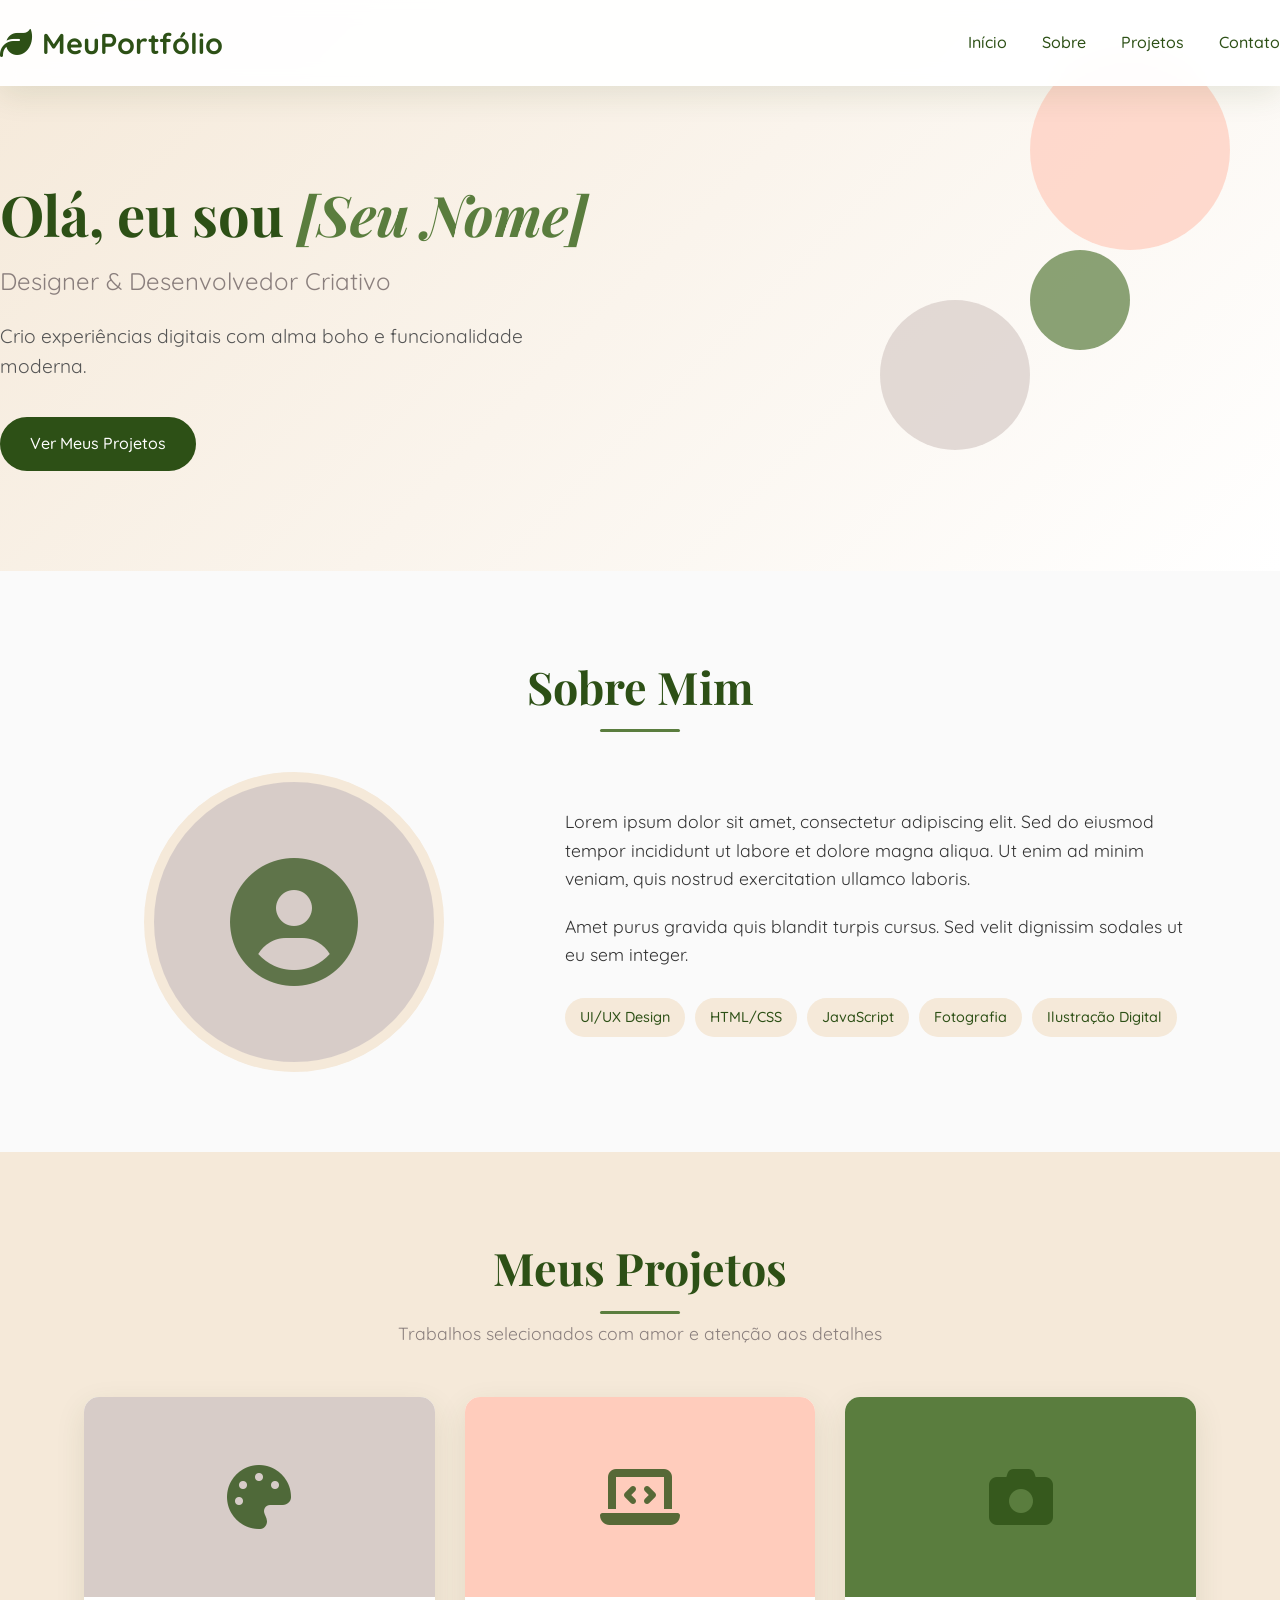
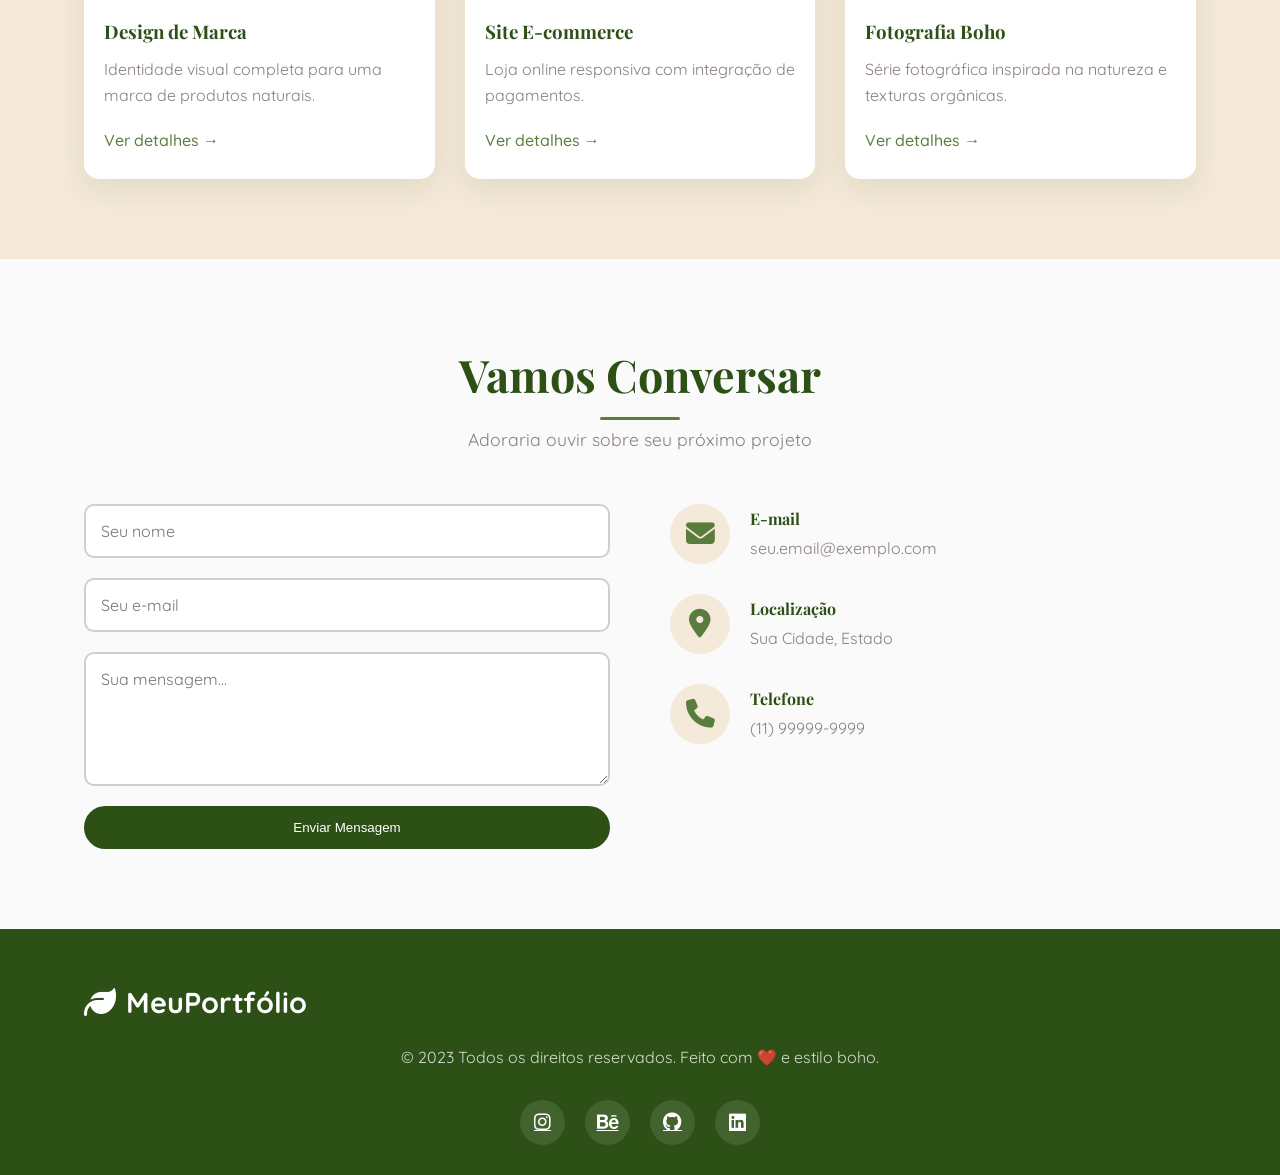
==== index.html @ cd2e59df "Add files via upload" ====
<!DOCTYPE html>
<html lang="pt-br">
<head>
    <meta charset="UTF-8">
    <meta name="viewport" content="width=device-width, initial-scale=1.0">
    <title>Meu Portfólio | Estilo Boho</title>
    <link rel="stylesheet" href="style.css">
    <link rel="stylesheet" href="https://cdnjs.cloudflare.com/ajax/libs/font-awesome/6.4.0/css/all.min.css">
    <link href="https://fonts.googleapis.com/css2?family=Playfair+Display:wght@400;700&family=Quicksand:wght@300;400;500&display=swap" rel="stylesheet">
</head>
<body>
    <!-- Cabeçalho / Navegação -->
    <header class="header">
        <nav class="navbar">
            <div class="logo">
                <i class="fas fa-leaf"></i>
                <span>MeuPortfólio</span>
            </div>
            <ul class="nav-links">
                <li><a href="#home">Início</a></li>
                <li><a href="#sobre">Sobre</a></li>
                <li><a href="#projetos">Projetos</a></li>
                <li><a href="#contato">Contato</a></li>
            </ul>
            <button class="menu-toggle">
                <i class="fas fa-bars"></i>
            </button>
        </nav>
    </header>

    <!-- Seção Hero / Início -->
    <section id="home" class="hero">
        <div class="hero-content">
            <h1 class="hero-title">Olá, eu sou <span class="highlight">[Seu Nome]</span></h1>
            <p class="hero-subtitle">Designer & Desenvolvedor Criativo</p>
            <p class="hero-text">Crio experiências digitais com alma boho e funcionalidade moderna.</p>
            <a href="#projetos" class="btn">Ver Meus Projetos</a>
        </div>
        <div class="hero-decoration">
            <div class="circle"></div>
            <div class="circle"></div>
            <div class="circle"></div>
        </div>
    </section>

    <!-- Seção Sobre -->
    <section id="sobre" class="section sobre">
        <div class="container">
            <h2 class="section-title">Sobre Mim</h2>
            <div class="sobre-content">
                <div class="sobre-img">
                    <!-- Substitua por sua foto -->
                    <div class="img-placeholder">
                        <i class="fas fa-user-circle"></i>
                    </div>
                </div>
                <div class="sobre-text">
                    <p>Lorem ipsum dolor sit amet, consectetur adipiscing elit. Sed do eiusmod tempor incididunt ut labore et dolore magna aliqua. Ut enim ad minim veniam, quis nostrud exercitation ullamco laboris.</p>
                    <p>Amet purus gravida quis blandit turpis cursus. Sed velit dignissim sodales ut eu sem integer.</p>
                    <div class="habilidades">
                        <span class="habilidade-tag">UI/UX Design</span>
                        <span class="habilidade-tag">HTML/CSS</span>
                        <span class="habilidade-tag">JavaScript</span>
                        <span class="habilidade-tag">Fotografia</span>
                        <span class="habilidade-tag">Ilustração Digital</span>
                    </div>
                </div>
            </div>
        </div>
    </section>

    <!-- Seção Projetos -->
    <section id="projetos" class="section projetos">
        <div class="container">
            <h2 class="section-title">Meus Projetos</h2>
            <p class="section-subtitle">Trabalhos selecionados com amor e atenção aos detalhes</p>
            
            <div class="projetos-grid">
                <!-- Projeto 1 -->
                <div class="projeto-card">
                    <div class="projeto-img" style="background-color: #d7ccc8;">
                        <i class="fas fa-palette"></i>
                    </div>
                    <h3>Design de Marca</h3>
                    <p>Identidade visual completa para uma marca de produtos naturais.</p>
                    <a href="#" class="projeto-link">Ver detalhes →</a>
                </div>
                
                <!-- Projeto 2 -->
                <div class="projeto-card">
                    <div class="projeto-img" style="background-color: #ffccbc;">
                        <i class="fas fa-laptop-code"></i>
                    </div>
                    <h3>Site E-commerce</h3>
                    <p>Loja online responsiva com integração de pagamentos.</p>
                    <a href="#" class="projeto-link">Ver detalhes →</a>
                </div>
                
                <!-- Projeto 3 -->
                <div class="projeto-card">
                    <div class="projeto-img" style="background-color: #5a7d3e;">
                        <i class="fas fa-camera"></i>
                    </div>
                    <h3>Fotografia Boho</h3>
                    <p>Série fotográfica inspirada na natureza e texturas orgânicas.</p>
                    <a href="#" class="projeto-link">Ver detalhes →</a>
                </div>
            </div>
        </div>
    </section>

    <!-- Seção Contato -->
    <section id="contato" class="section contato">
        <div class="container">
            <h2 class="section-title">Vamos Conversar</h2>
            <p class="section-subtitle">Adoraria ouvir sobre seu próximo projeto</p>
            
            <div class="contato-content">
                <form class="contato-form">
                    <input type="text" placeholder="Seu nome" required>
                    <input type="email" placeholder="Seu e-mail" required>
                    <textarea placeholder="Sua mensagem..." rows="5" required></textarea>
                    <button type="submit" class="btn">Enviar Mensagem</button>
                </form>
                
                <div class="contato-info">
                    <div class="info-item">
                        <i class="fas fa-envelope"></i>
                        <div>
                            <h4>E-mail</h4>
                            <p>seu.email@exemplo.com</p>
                        </div>
                    </div>
                    <div class="info-item">
                        <i class="fas fa-map-marker-alt"></i>
                        <div>
                            <h4>Localização</h4>
                            <p>Sua Cidade, Estado</p>
                        </div>
                    </div>
                    <div class="info-item">
                        <i class="fas fa-phone"></i>
                        <div>
                            <h4>Telefone</h4>
                            <p>(11) 99999-9999</p>
                        </div>
                    </div>
                </div>
            </div>
        </div>
    </section>

    <!-- Rodapé -->
    <footer class="footer">
        <div class="container">
            <div class="footer-content">
                <div class="logo">
                    <i class="fas fa-leaf"></i>
                    <span>MeuPortfólio</span>
                </div>
                <p class="footer-text">© 2023 Todos os direitos reservados. Feito com ❤️ e estilo boho.</p>
                <div class="social-links">
                    <a href="#"><i class="fab fa-instagram"></i></a>
                    <a href="#"><i class="fab fa-behance"></i></a>
                    <a href="#"><i class="fab fa-github"></i></a>
                    <a href="#"><i class="fab fa-linkedin"></i></a>
                </div>
            </div>
        </div>
    </footer>

    <script src="script.js"></script>
</body>
</html>
---- style.css ----
/* Reset e configurações gerais */
* {
    margin: 0;
    padding: 0;
    box-sizing: border-box;
}

:root {
    --verde-escuro: #2d5016;
    --verde-medio: #5a7d3e;
    --bege: #f5e9d9;
    --marrom-claro: #d7ccc8;
    --pesego: #ffccbc;
    --branco: #fafafa;
    --cinza: #8a7f7d;
    --sombra: 0 10px 30px rgba(45, 80, 22, 0.1);
}

body {
    font-family: 'Quicksand', sans-serif;
    background-color: var(--branco);
    color: #333;
    line-height: 1.6;
    overflow-x: hidden;
}

h1, h2, h3, h4 {
    font-family: 'Playfair Display', serif;
    font-weight: 700;
    color: var(--verde-escuro);
}

.container {
    width: 90%;
    max-width: 1200px;
    margin: 0 auto;
    padding: 0 20px;
}

.section {
    padding: 80px 0;
}

.section-title {
    font-size: 2.8rem;
    margin-bottom: 15px;
    text-align: center;
    position: relative;
}

.section-title::after {
    content: '';
    position: absolute;
    bottom: -10px;
    left: 50%;
    transform: translateX(-50%);
    width: 80px;
    height: 3px;
    background: var(--verde-medio);
    border-radius: 2px;
}

.section-subtitle {
    text-align: center;
    color: var(--cinza);
    font-size: 1.1rem;
    margin-bottom: 50px;
    max-width: 600px;
    margin-left: auto;
    margin-right: auto;
}

.btn {
    display: inline-block;
    background-color: var(--verde-escuro);
    color: white;
    padding: 12px 28px;
    border-radius: 50px;
    text-decoration: none;
    font-weight: 500;
    transition: all 0.3s ease;
    border: 2px solid var(--verde-escuro);
}

.btn:hover {
    background-color: transparent;
    color: var(--verde-escuro);
}

/* Header */
.header {
    background-color: rgba(255, 255, 255, 0.95);
    backdrop-filter: blur(10px);
    position: fixed;
    width: 100%;
    top: 0;
    z-index: 1000;
    box-shadow: var(--sombra);
}

.navbar {
    display: flex;
    justify-content: space-between;
    align-items: center;
    padding: 20px 0;
}

.logo {
    display: flex;
    align-items: center;
    font-size: 1.8rem;
    font-weight: 700;
    color: var(--verde-escuro);
}

.logo i {
    margin-right: 10px;
    font-size: 2rem;
}

.nav-links {
    display: flex;
    list-style: none;
}

.nav-links li {
    margin-left: 35px;
}

.nav-links a {
    text-decoration: none;
    color: var(--verde-escuro);
    font-weight: 500;
    transition: color 0.3s;
    position: relative;
}

.nav-links a:hover {
    color: var(--verde-medio);
}

.nav-links a::after {
    content: '';
    position: absolute;
    bottom: -5px;
    left: 0;
    width: 0;
    height: 2px;
    background: var(--verde-medio);
    transition: width 0.3s;
}

.nav-links a:hover::after {
    width: 100%;
}

.menu-toggle {
    display: none;
    background: none;
    border: none;
    font-size: 1.5rem;
    color: var(--verde-escuro);
    cursor: pointer;
}

/* Hero Section */
.hero {
    padding: 180px 0 100px;
    background: linear-gradient(135deg, var(--bege) 0%, #fff 100%);
    position: relative;
    overflow: hidden;
}

.hero-content {
    max-width: 700px;
    position: relative;
    z-index: 2;
}

.hero-title {
    font-size: 3.5rem;
    margin-bottom: 15px;
    line-height: 1.2;
}

.highlight {
    color: var(--verde-medio);
    font-style: italic;
}

.hero-subtitle {
    font-size: 1.5rem;
    color: var(--cinza);
    margin-bottom: 20px;
}

.hero-text {
    font-size: 1.2rem;
    margin-bottom: 35px;
    color: #555;
    max-width: 600px;
}

.hero-decoration {
    position: absolute;
    top: 50px;
    right: 50px;
    width: 400px;
    height: 400px;
}

.circle {
    position: absolute;
    border-radius: 50%;
    opacity: 0.7;
}

.circle:nth-child(1) {
    width: 200px;
    height: 200px;
    background-color: var(--pesego);
    top: 0;
    right: 0;
}

.circle:nth-child(2) {
    width: 150px;
    height: 150px;
    background-color: var(--marrom-claro);
    bottom: 0;
    left: 50px;
}

.circle:nth-child(3) {
    width: 100px;
    height: 100px;
    background-color: var(--verde-medio);
    bottom: 100px;
    right: 100px;
}

/* Sobre */
.sobre-content {
    display: flex;
    align-items: center;
    gap: 60px;
    margin-top: 50px;
}

.sobre-img {
    flex: 1;
}

.img-placeholder {
    width: 300px;
    height: 300px;
    border-radius: 50%;
    background-color: var(--marrom-claro);
    display: flex;
    align-items: center;
    justify-content: center;
    margin: 0 auto;
    border: 10px solid var(--bege);
}

.img-placeholder i {
    font-size: 8rem;
    color: var(--verde-escuro);
    opacity: 0.7;
}

.sobre-text {
    flex: 1.5;
}

.sobre-text p {
    margin-bottom: 20px;
    font-size: 1.1rem;
}

.habilidades {
    display: flex;
    flex-wrap: wrap;
    gap: 10px;
    margin-top: 30px;
}

.habilidade-tag {
    background-color: var(--bege);
    color: var(--verde-escuro);
    padding: 8px 15px;
    border-radius: 50px;
    font-size: 0.9rem;
    font-weight: 500;
}

/* Projetos */
.projetos {
    background-color: var(--bege);
}

.projetos-grid {
    display: grid;
    grid-template-columns: repeat(auto-fit, minmax(300px, 1fr));
    gap: 30px;
    margin-top: 50px;
}

.projeto-card {
    background-color: white;
    border-radius: 15px;
    overflow: hidden;
    box-shadow: var(--sombra);
    transition: transform 0.3s ease;
    padding-bottom: 25px;
}

.projeto-card:hover {
    transform: translateY(-10px);
}

.projeto-img {
    height: 200px;
    display: flex;
    align-items: center;
    justify-content: center;
    margin-bottom: 20px;
}

.projeto-img i {
    font-size: 4rem;
    color: var(--verde-escuro);
    opacity: 0.8;
}

.projeto-card h3 {
    padding: 0 20px;
    margin-bottom: 10px;
}

.projeto-card p {
    padding: 0 20px;
    color: var(--cinza);
    margin-bottom: 20px;
}

.projeto-link {
    padding: 0 20px;
    color: var(--verde-medio);
    text-decoration: none;
    font-weight: 500;
    display: inline-block;
}

.projeto-link:hover {
    color: var(--verde-escuro);
    text-decoration: underline;
}

/* Contato */
.contato-content {
    display: grid;
    grid-template-columns: 1fr 1fr;
    gap: 60px;
    margin-top: 50px;
}

.contato-form {
    display: flex;
    flex-direction: column;
    gap: 20px;
}

.contato-form input,
.contato-form textarea {
    padding: 15px;
    border: 2px solid var(--marrom-claro);
    border-radius: 10px;
    font-family: 'Quicksand', sans-serif;
    font-size: 1rem;
    transition: border 0.3s;
}

.contato-form input:focus,
.contato-form textarea:focus {
    outline: none;
    border-color: var(--verde-medio);
}

.contato-info {
    display: flex;
    flex-direction: column;
    gap: 30px;
}

.info-item {
    display: flex;
    align-items: center;
    gap: 20px;
}

.info-item i {
    font-size: 1.8rem;
    color: var(--verde-medio);
    background-color: var(--bege);
    width: 60px;
    height: 60px;
    border-radius: 50%;
    display: flex;
    align-items: center;
    justify-content: center;
}

.info-item h4 {
    margin-bottom: 5px;
}

.info-item p {
    color: var(--cinza);
}

/* Footer */
.footer {
    background-color: var(--verde-escuro);
    color: white;
    padding: 50px 0 30px;
}

.footer .logo {
    color: white;
    margin-bottom: 20px;
}

.footer-content {
    text-align: center;
}

.footer-text {
    margin: 20px 0;
    opacity: 0.8;
}

.social-links {
    display: flex;
    justify-content: center;
    gap: 20px;
    margin-top: 30px;
}

.social-links a {
    display: inline-flex;
    align-items: center;
    justify-content: center;
    width: 45px;
    height: 45px;
    background-color: rgba(255, 255, 255, 0.1);
    border-radius: 50%;
    color: white;
    font-size: 1.2rem;
    transition: all 0.3s;
}

.social-links a:hover {
    background-color: var(--verde-medio);
    transform: translateY(-5px);
}

/* Responsividade */
@media (max-width: 992px) {
    .hero-title {
        font-size: 2.8rem;
    }
    
    .sobre-content {
        flex-direction: column;
    }
    
    .contato-content {
        grid-template-columns: 1fr;
    }
}

@media (max-width: 768px) {
    .nav-links {
        display: none;
    }
    
    .menu-toggle {
        display: block;
    }
    
    .hero {
        padding: 150px 0 80px;
    }
    
    .hero-title {
        font-size: 2.3rem;
    }
    
    .hero-decoration {
        display: none;
    }
    
    .section-title {
        font-size: 2.2rem;
    }
}
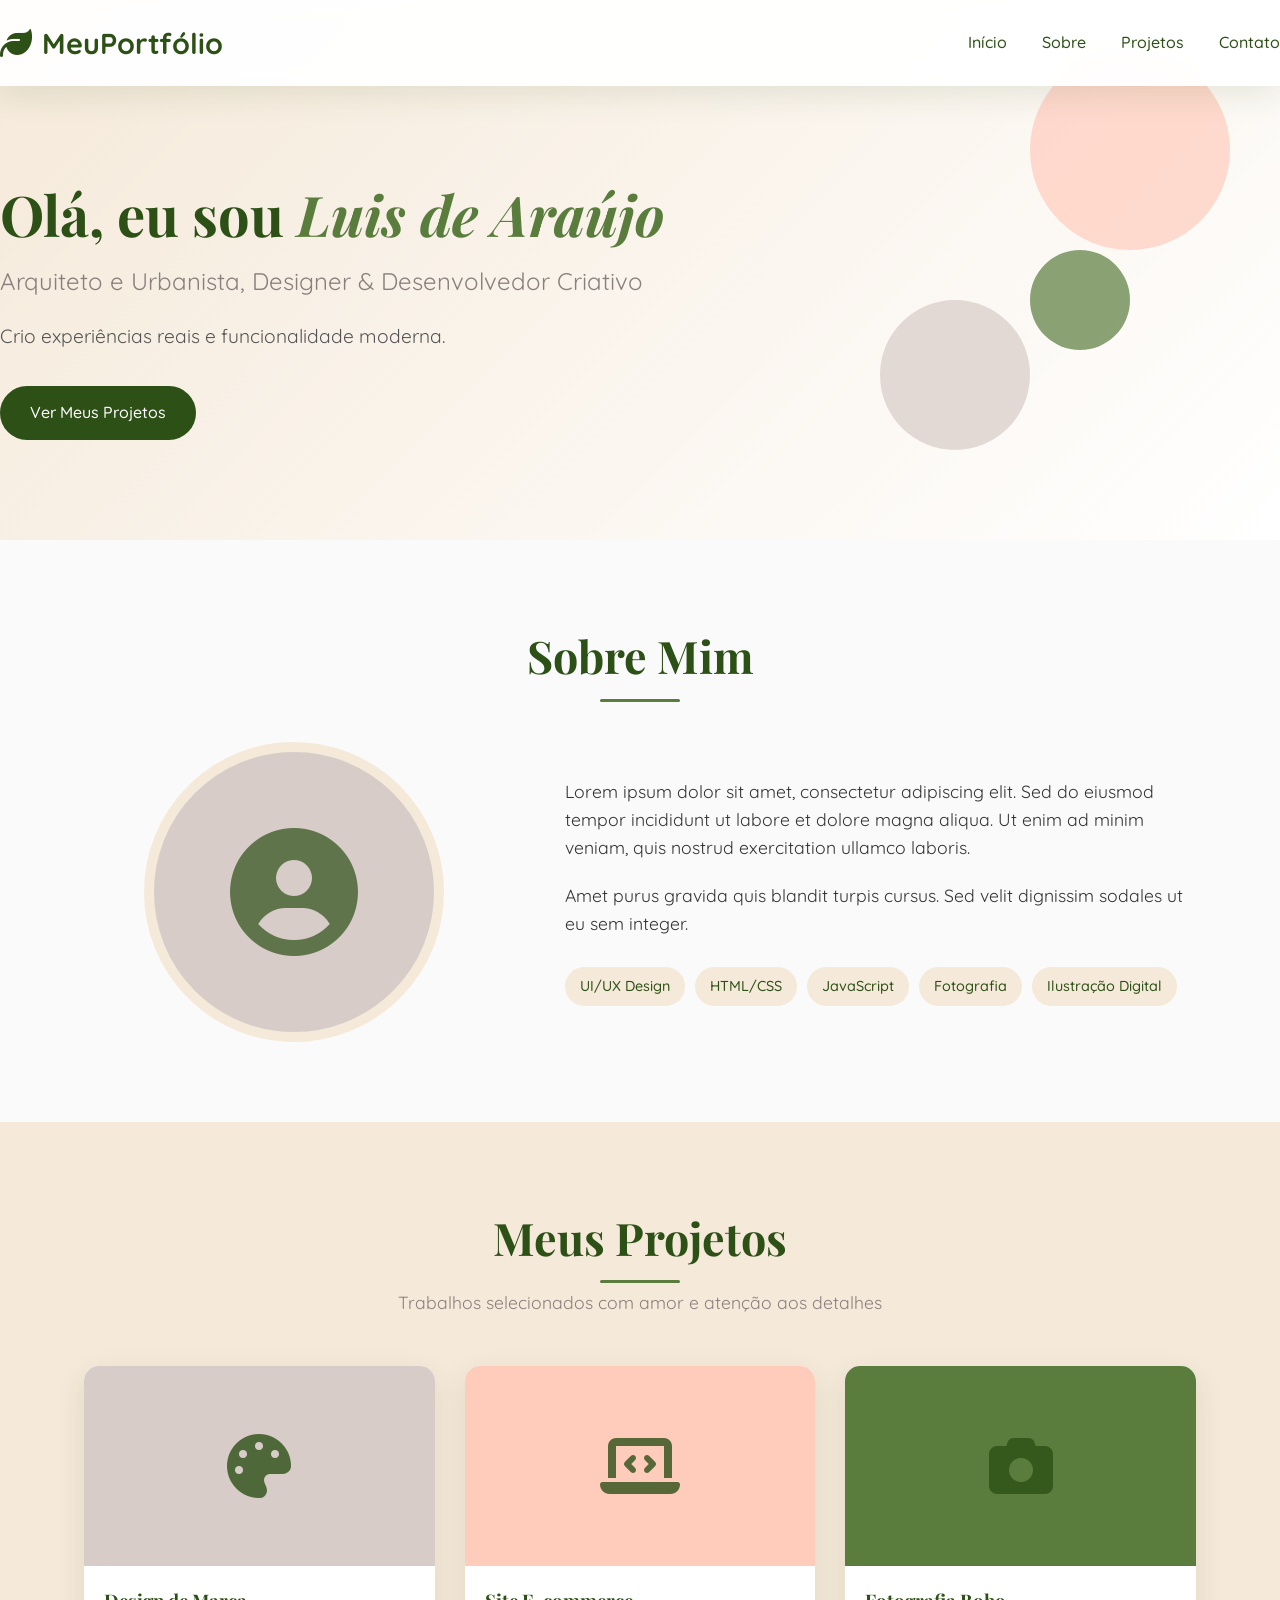
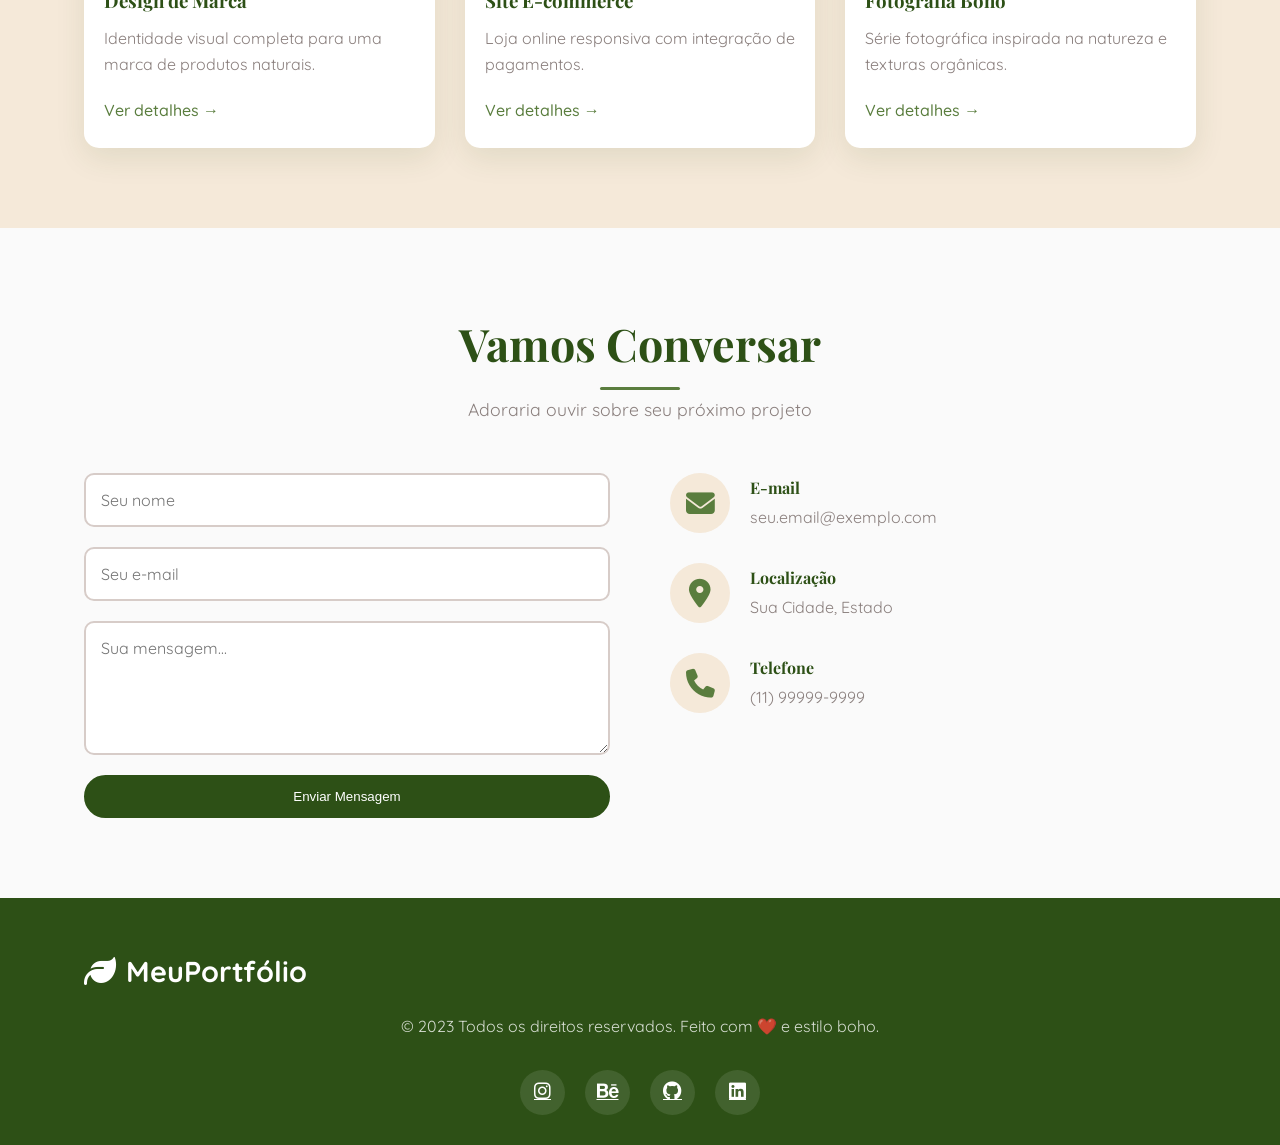
==== commit 7c12f184: "index.html" ====
--- a/index.html
+++ b/index.html
@@ -3,7 +3,7 @@
 <head>
     <meta charset="UTF-8">
     <meta name="viewport" content="width=device-width, initial-scale=1.0">
-    <title>Meu Portfólio | Estilo Boho</title>
+    <title>Meu Portfólio | Metodologia BIM</title>
     <link rel="stylesheet" href="style.css">
     <link rel="stylesheet" href="https://cdnjs.cloudflare.com/ajax/libs/font-awesome/6.4.0/css/all.min.css">
     <link href="https://fonts.googleapis.com/css2?family=Playfair+Display:wght@400;700&family=Quicksand:wght@300;400;500&display=swap" rel="stylesheet">
@@ -31,9 +31,9 @@
     <!-- Seção Hero / Início -->
     <section id="home" class="hero">
         <div class="hero-content">
-            <h1 class="hero-title">Olá, eu sou <span class="highlight">[Seu Nome]</span></h1>
-            <p class="hero-subtitle">Designer & Desenvolvedor Criativo</p>
-            <p class="hero-text">Crio experiências digitais com alma boho e funcionalidade moderna.</p>
+            <h1 class="hero-title">Olá, eu sou <span class="highlight">Luis de Araújo</span></h1>
+            <p class="hero-subtitle">Arquiteto e Urbanista, Designer & Desenvolvedor Criativo</p>
+            <p class="hero-text">Crio experiências reais e funcionalidade moderna.</p>
             <a href="#projetos" class="btn">Ver Meus Projetos</a>
         </div>
         <div class="hero-decoration">
@@ -171,4 +171,4 @@
 
     <script src="script.js"></script>
 </body>
-</html>+</html>
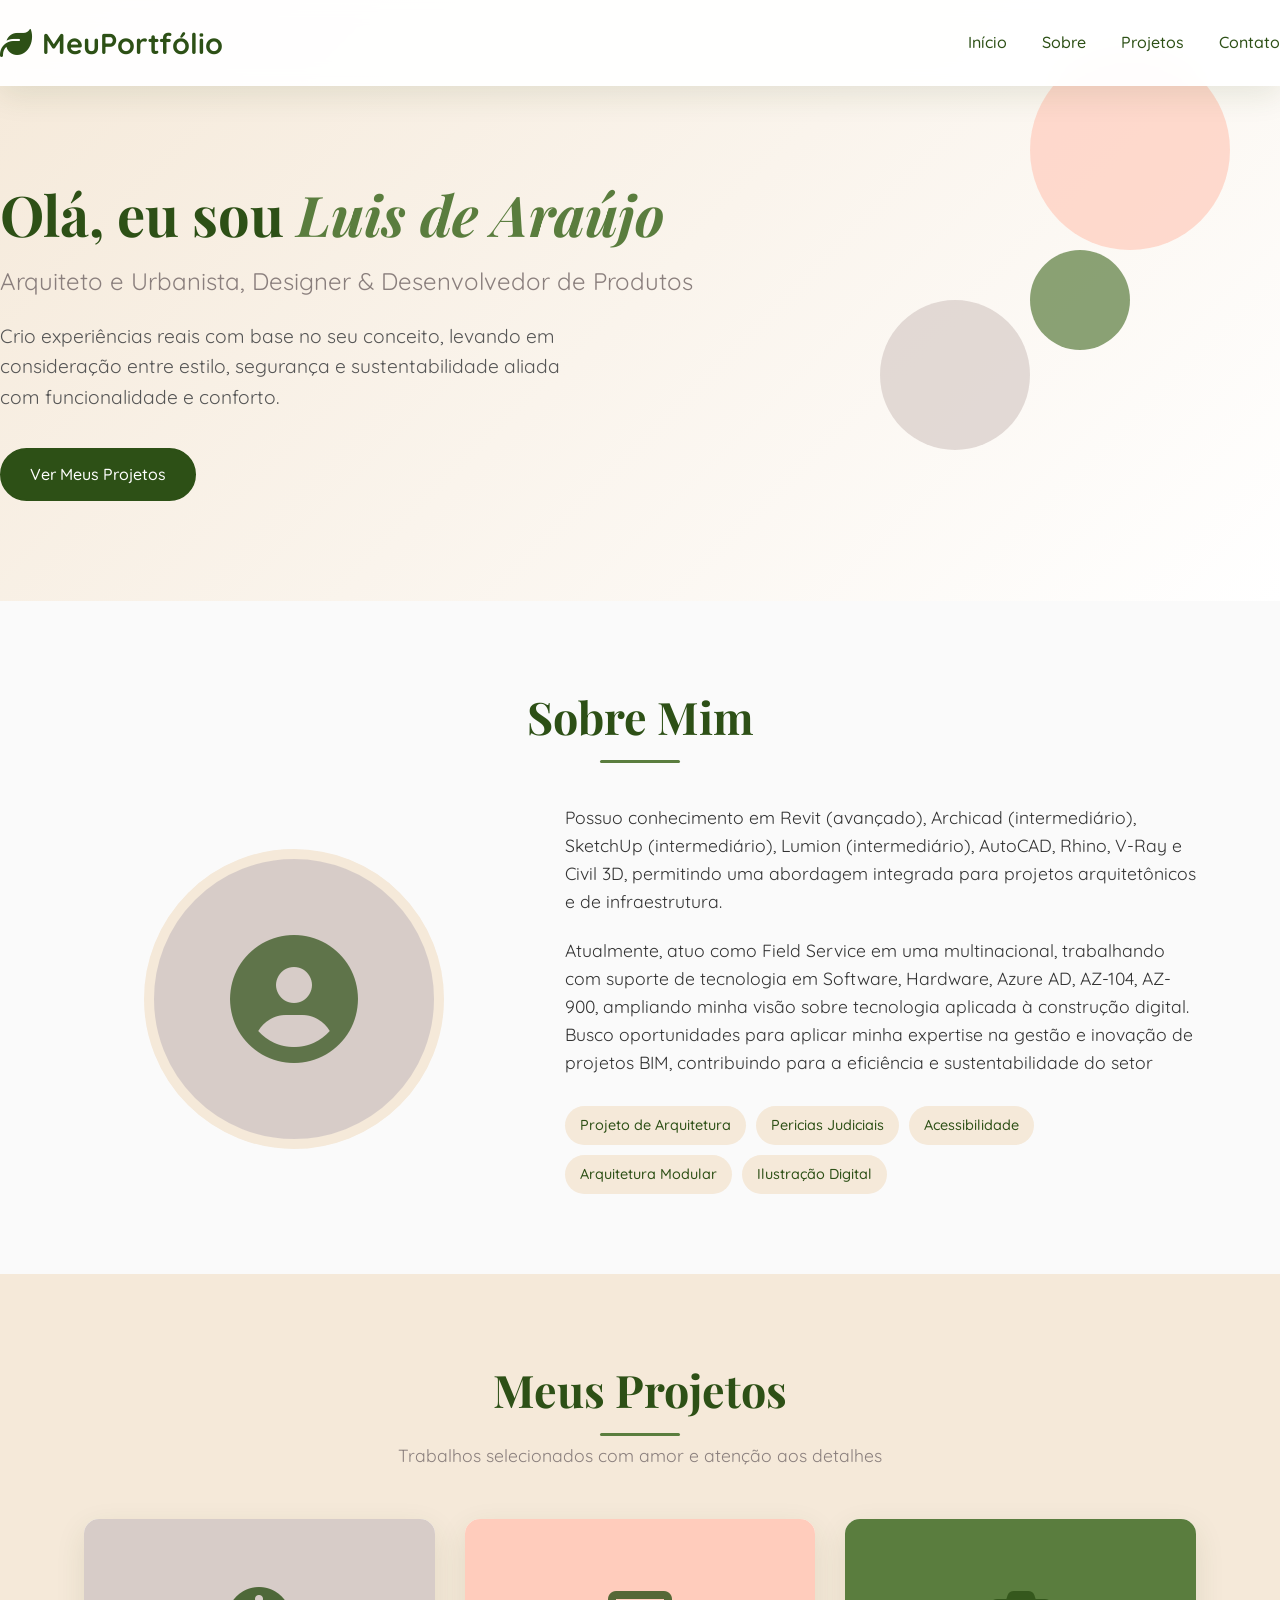
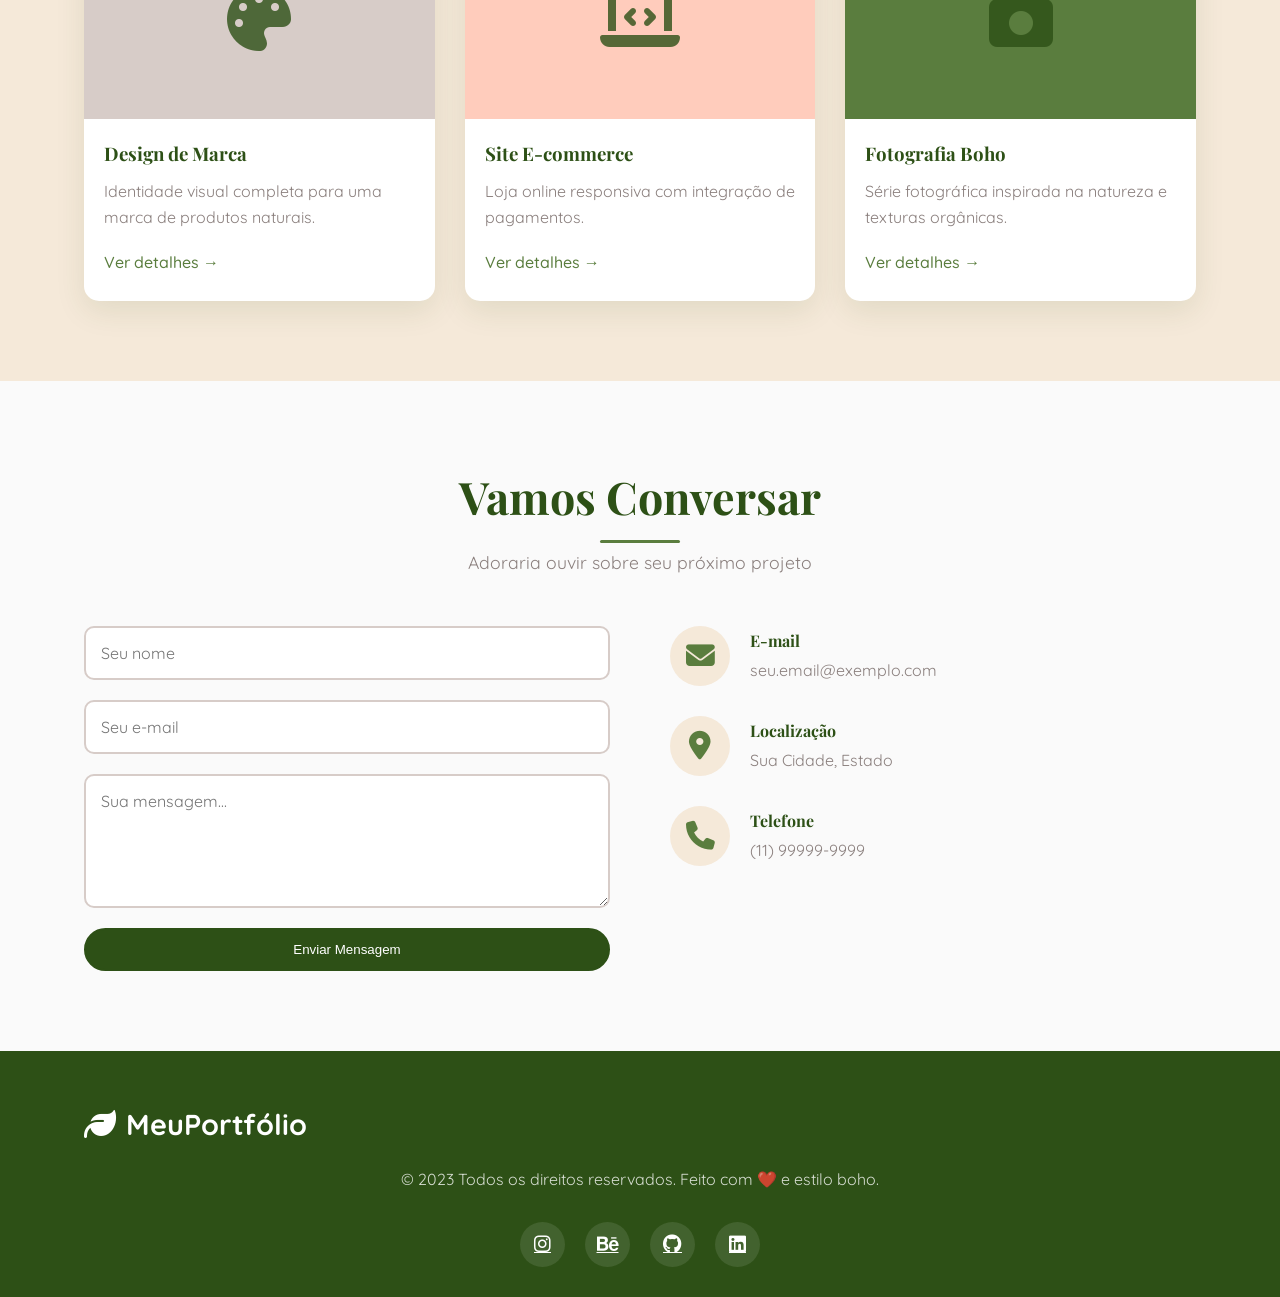
==== commit 64f8d97f: "Update index.html" ====
--- a/index.html
+++ b/index.html
@@ -32,8 +32,8 @@
     <section id="home" class="hero">
         <div class="hero-content">
             <h1 class="hero-title">Olá, eu sou <span class="highlight">Luis de Araújo</span></h1>
-            <p class="hero-subtitle">Arquiteto e Urbanista, Designer & Desenvolvedor Criativo</p>
-            <p class="hero-text">Crio experiências reais e funcionalidade moderna.</p>
+            <p class="hero-subtitle">Arquiteto e Urbanista, Designer & Desenvolvedor de Produtos</p>
+            <p class="hero-text">Crio experiências reais com base no seu conceito, levando em consideração entre estilo, segurança e sustentabilidade aliada com funcionalidade e conforto.</p>
             <a href="#projetos" class="btn">Ver Meus Projetos</a>
         </div>
         <div class="hero-decoration">
@@ -55,13 +55,22 @@
                     </div>
                 </div>
                 <div class="sobre-text">
-                    <p>Lorem ipsum dolor sit amet, consectetur adipiscing elit. Sed do eiusmod tempor incididunt ut labore et dolore magna aliqua. Ut enim ad minim veniam, quis nostrud exercitation ullamco laboris.</p>
-                    <p>Amet purus gravida quis blandit turpis cursus. Sed velit dignissim sodales ut eu sem integer.</p>
+                    <p>Possuo conhecimento em Revit (avançado), Archicad
+(intermediário), SketchUp (intermediário), Lumion (intermediário),
+AutoCAD, Rhino, V-Ray e Civil 3D, permitindo uma abordagem
+integrada para projetos arquitetônicos e de infraestrutura.</p>
+                    <p>Atualmente, atuo como Field Service em uma multinacional,
+trabalhando com suporte de tecnologia em Software, Hardware,
+Azure AD, AZ-104, AZ-900, ampliando minha visão sobre tecnologia
+aplicada à construção digital.
+Busco oportunidades para aplicar minha expertise na gestão
+e inovação de projetos BIM, contribuindo para a eficiência e
+sustentabilidade do setor</p>
                     <div class="habilidades">
-                        <span class="habilidade-tag">UI/UX Design</span>
-                        <span class="habilidade-tag">HTML/CSS</span>
-                        <span class="habilidade-tag">JavaScript</span>
-                        <span class="habilidade-tag">Fotografia</span>
+                        <span class="habilidade-tag">Projeto de Arquitetura</span>
+                        <span class="habilidade-tag">Pericias Judiciais</span>
+                        <span class="habilidade-tag">Acessibilidade</span>
+                        <span class="habilidade-tag">Arquitetura Modular</span>
                         <span class="habilidade-tag">Ilustração Digital</span>
                     </div>
                 </div>
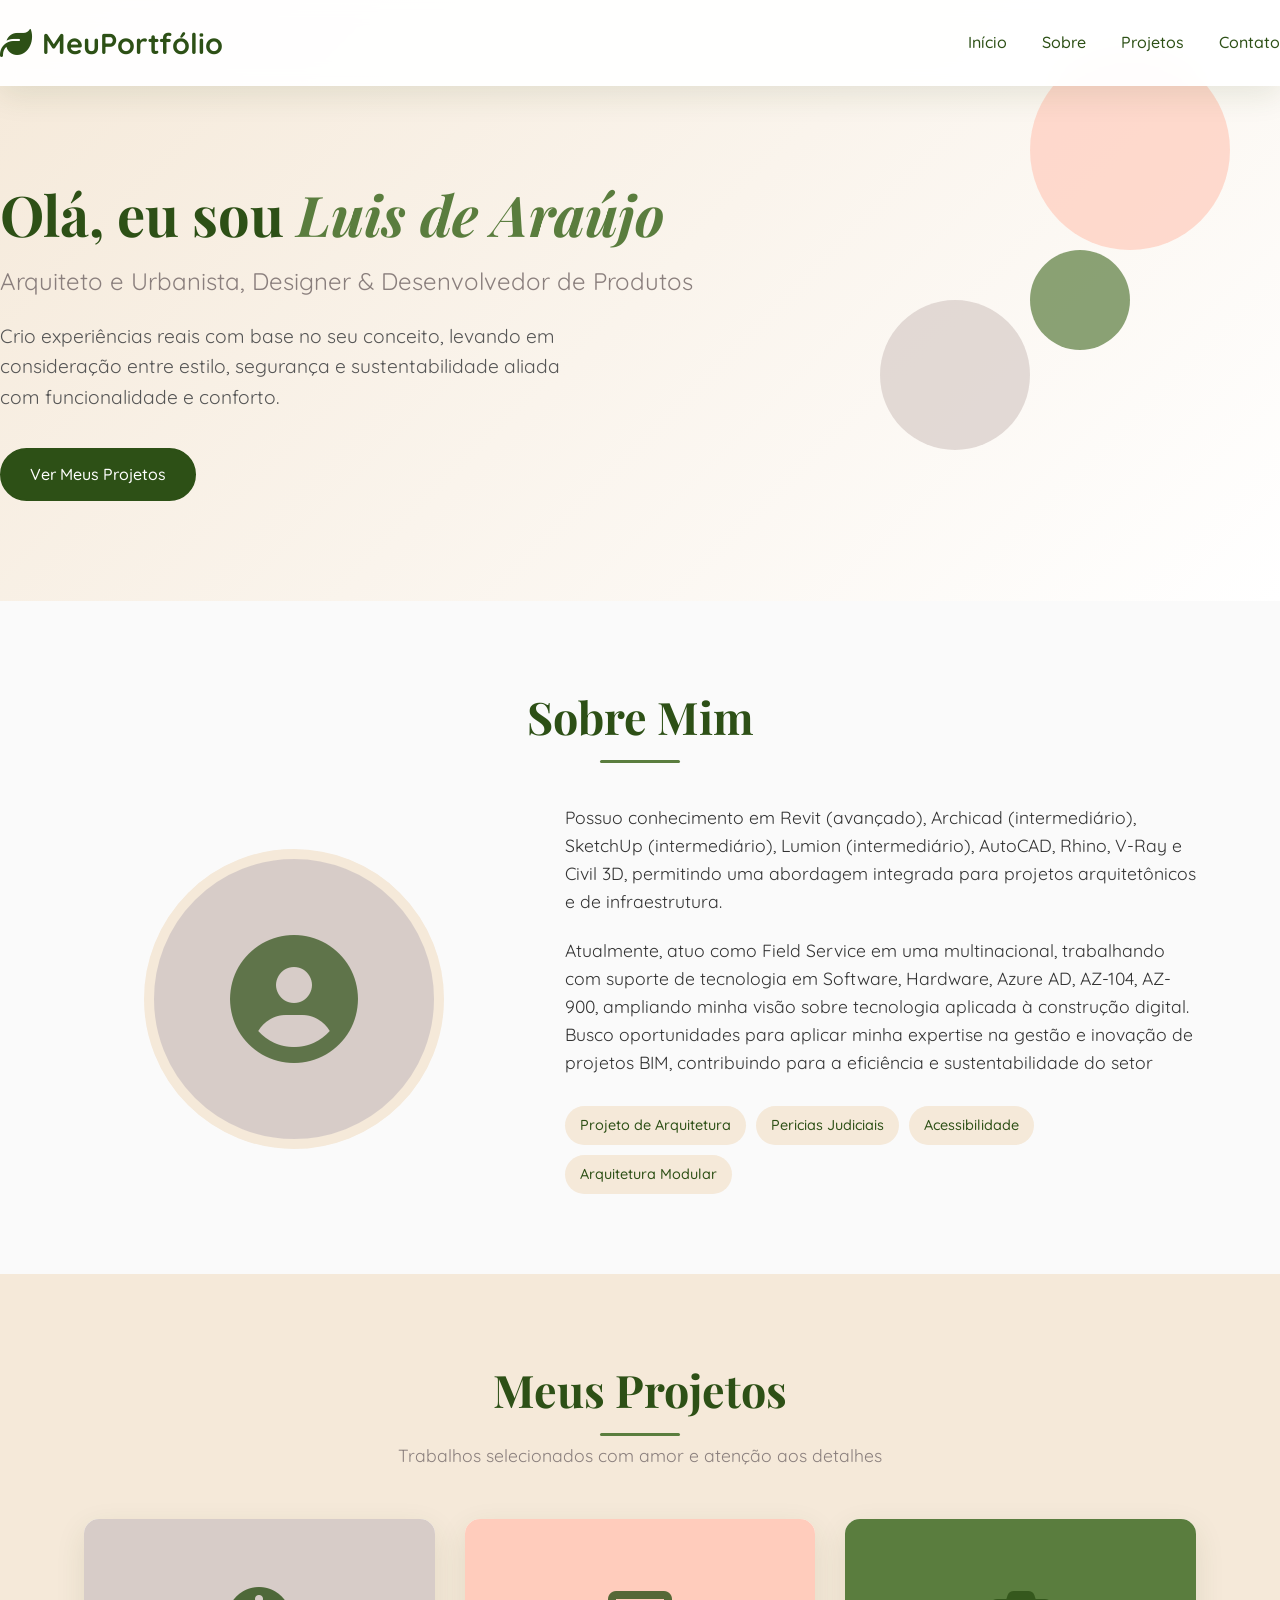
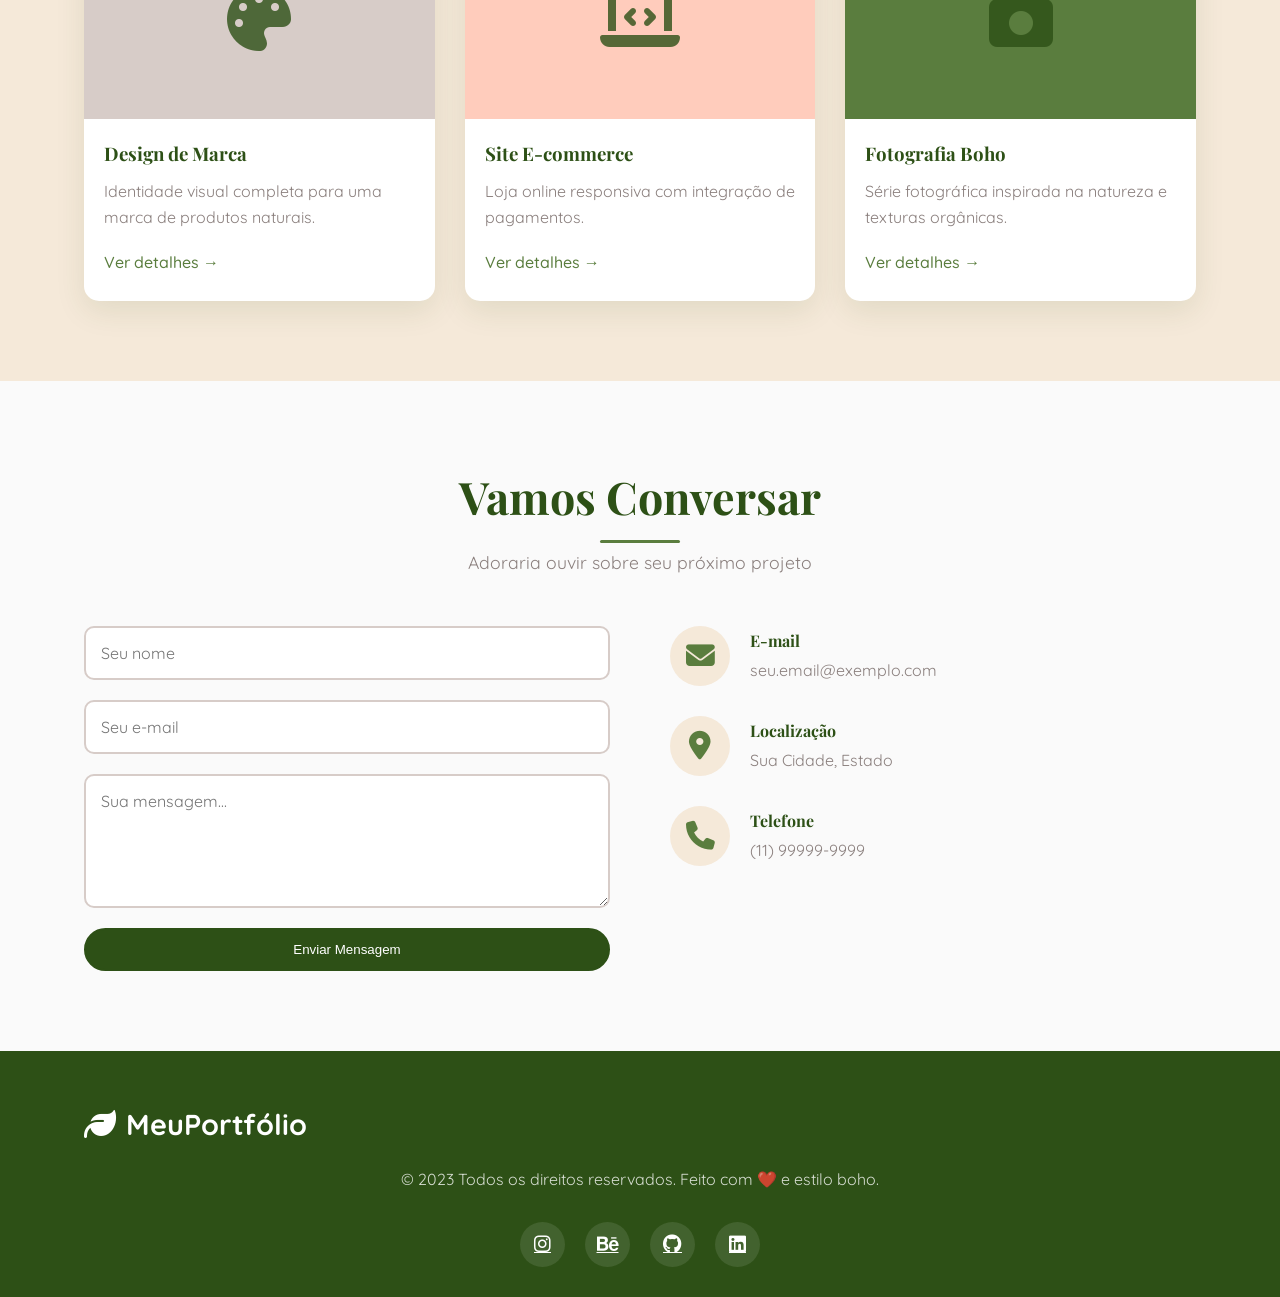
==== commit ff7c240a: "Update index.html" ====
--- a/index.html
+++ b/index.html
@@ -71,7 +71,7 @@
                         <span class="habilidade-tag">Pericias Judiciais</span>
                         <span class="habilidade-tag">Acessibilidade</span>
                         <span class="habilidade-tag">Arquitetura Modular</span>
-                        <span class="habilidade-tag">Ilustração Digital</span>
+
                     </div>
                 </div>
             </div>
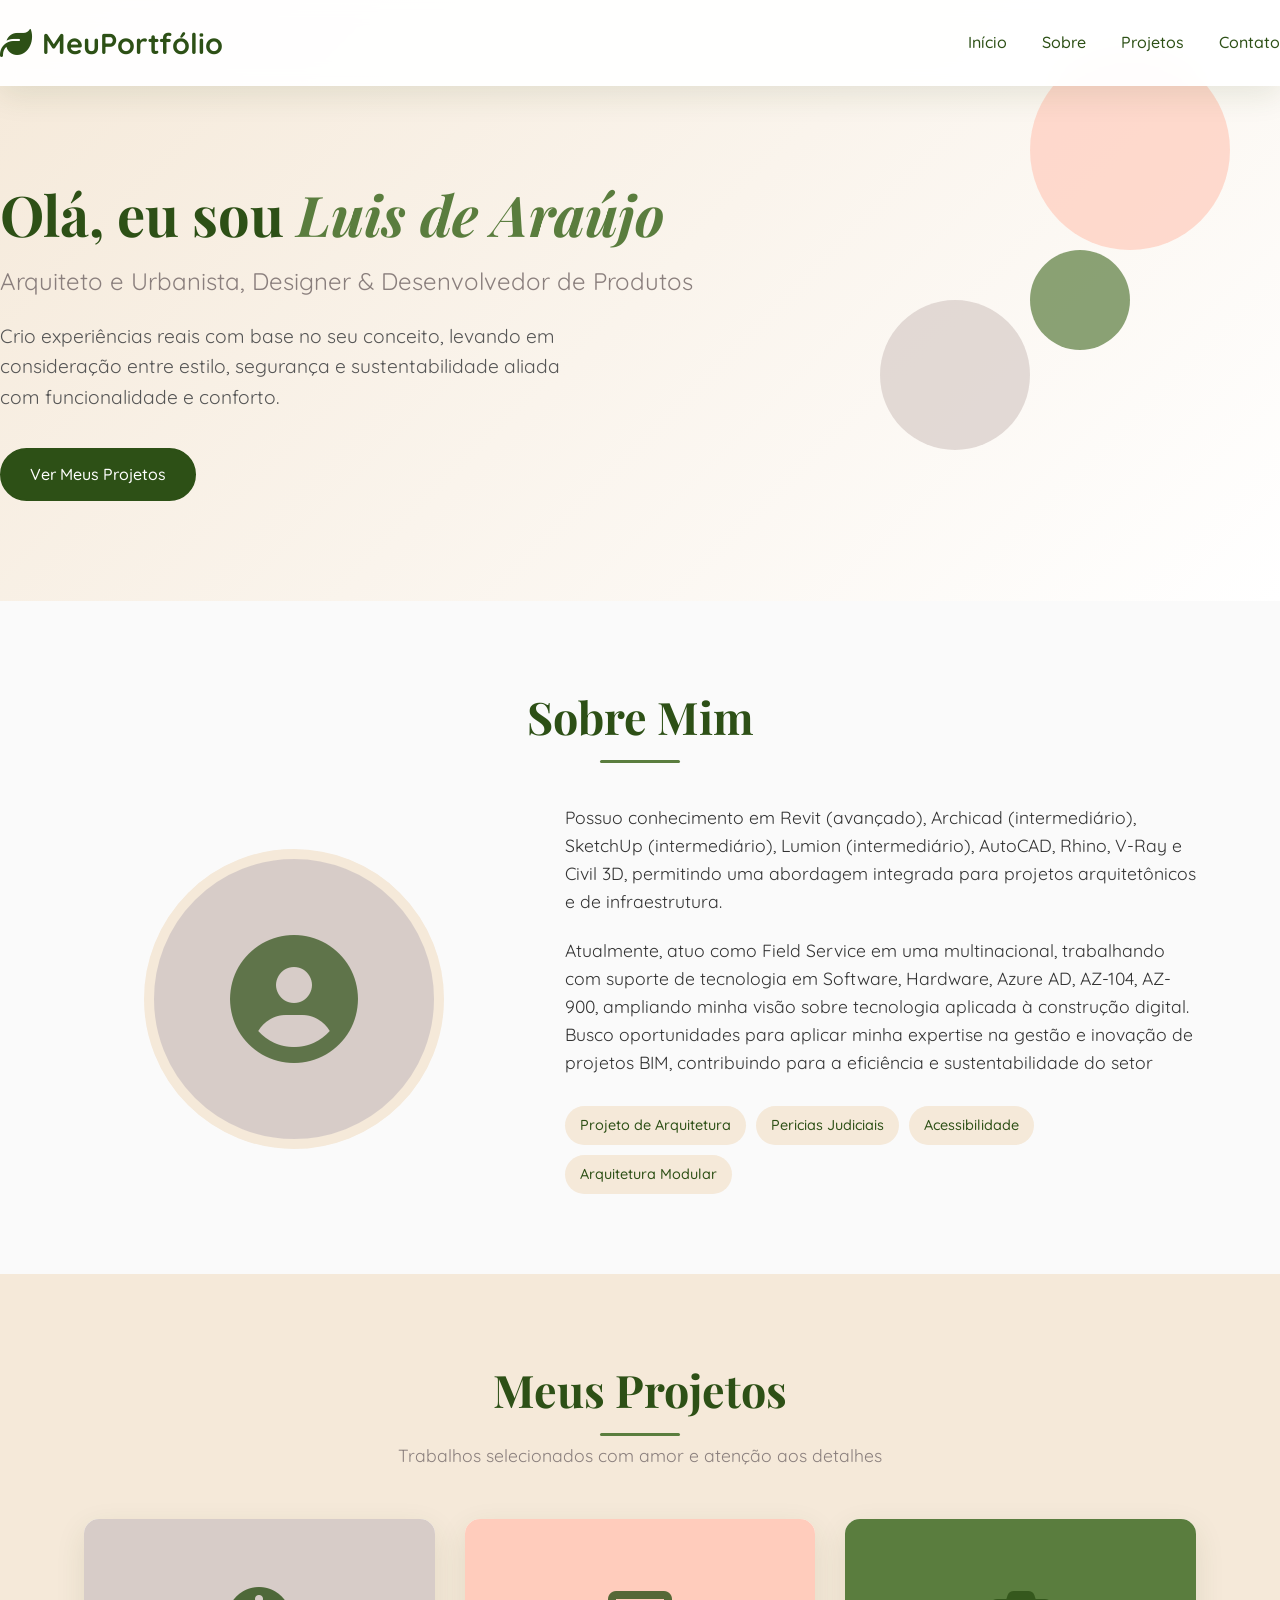
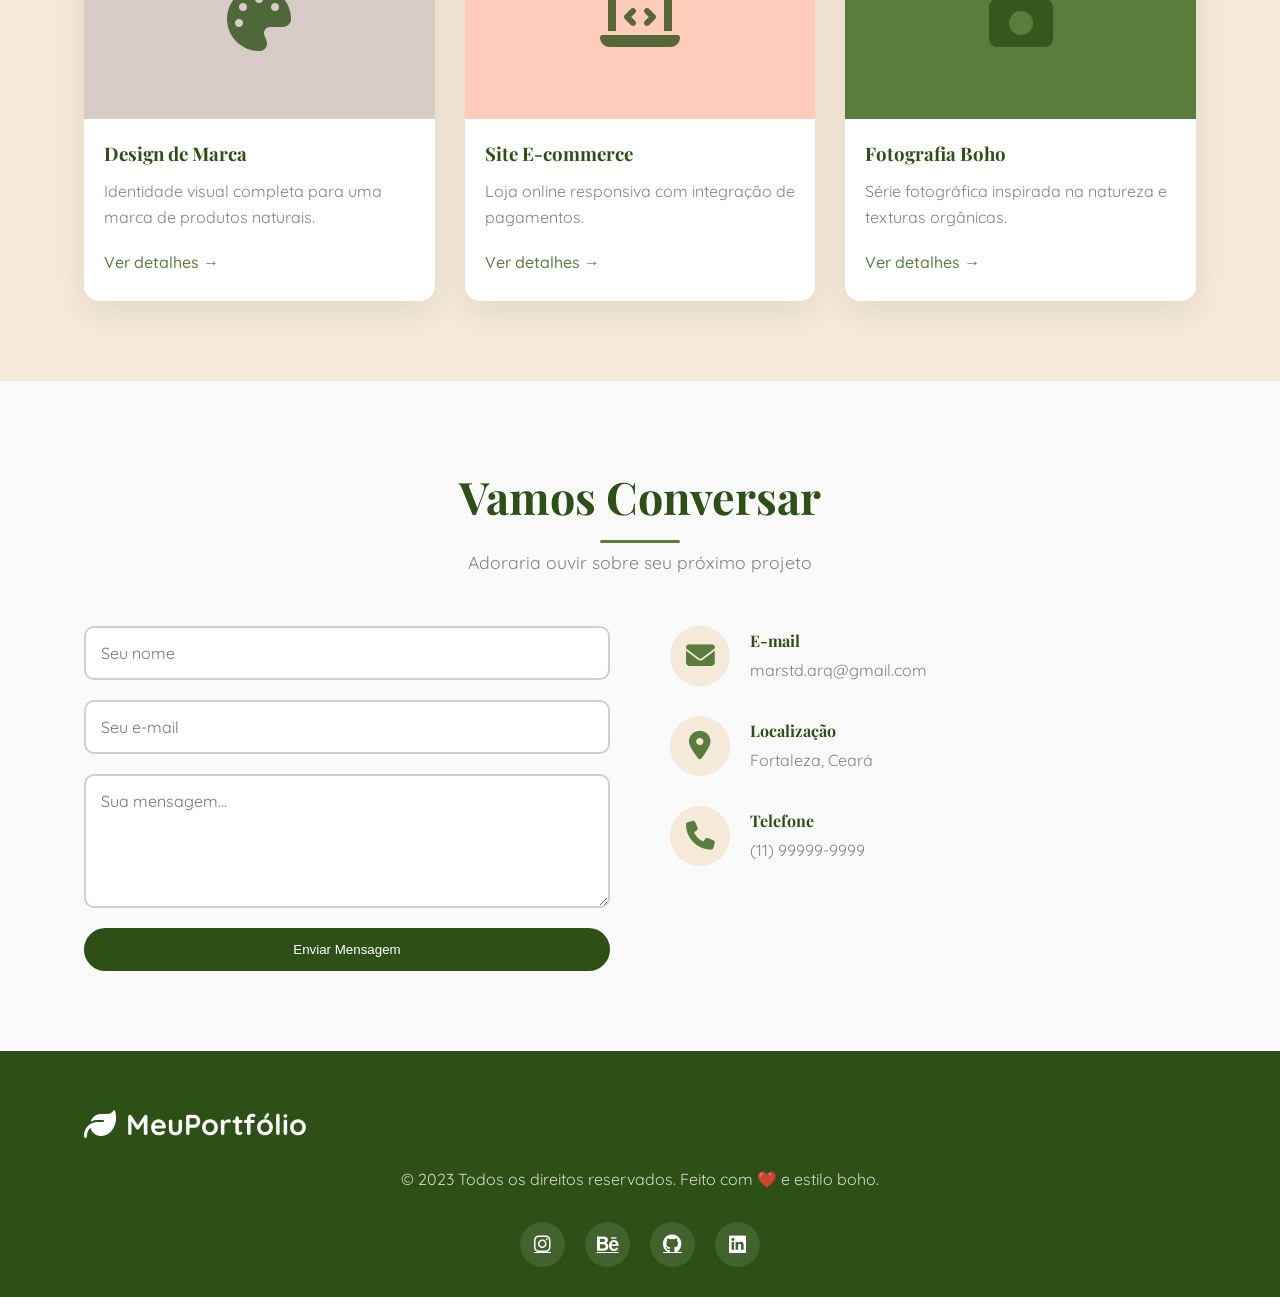
==== commit 575063d7: "Update index.html" ====
--- a/index.html
+++ b/index.html
@@ -137,14 +137,14 @@
                         <i class="fas fa-envelope"></i>
                         <div>
                             <h4>E-mail</h4>
-                            <p>seu.email@exemplo.com</p>
+                            <p>marstd.arq@gmail.com</p>
                         </div>
                     </div>
                     <div class="info-item">
                         <i class="fas fa-map-marker-alt"></i>
                         <div>
                             <h4>Localização</h4>
-                            <p>Sua Cidade, Estado</p>
+                            <p>Fortaleza, Ceará</p>
                         </div>
                     </div>
                     <div class="info-item">
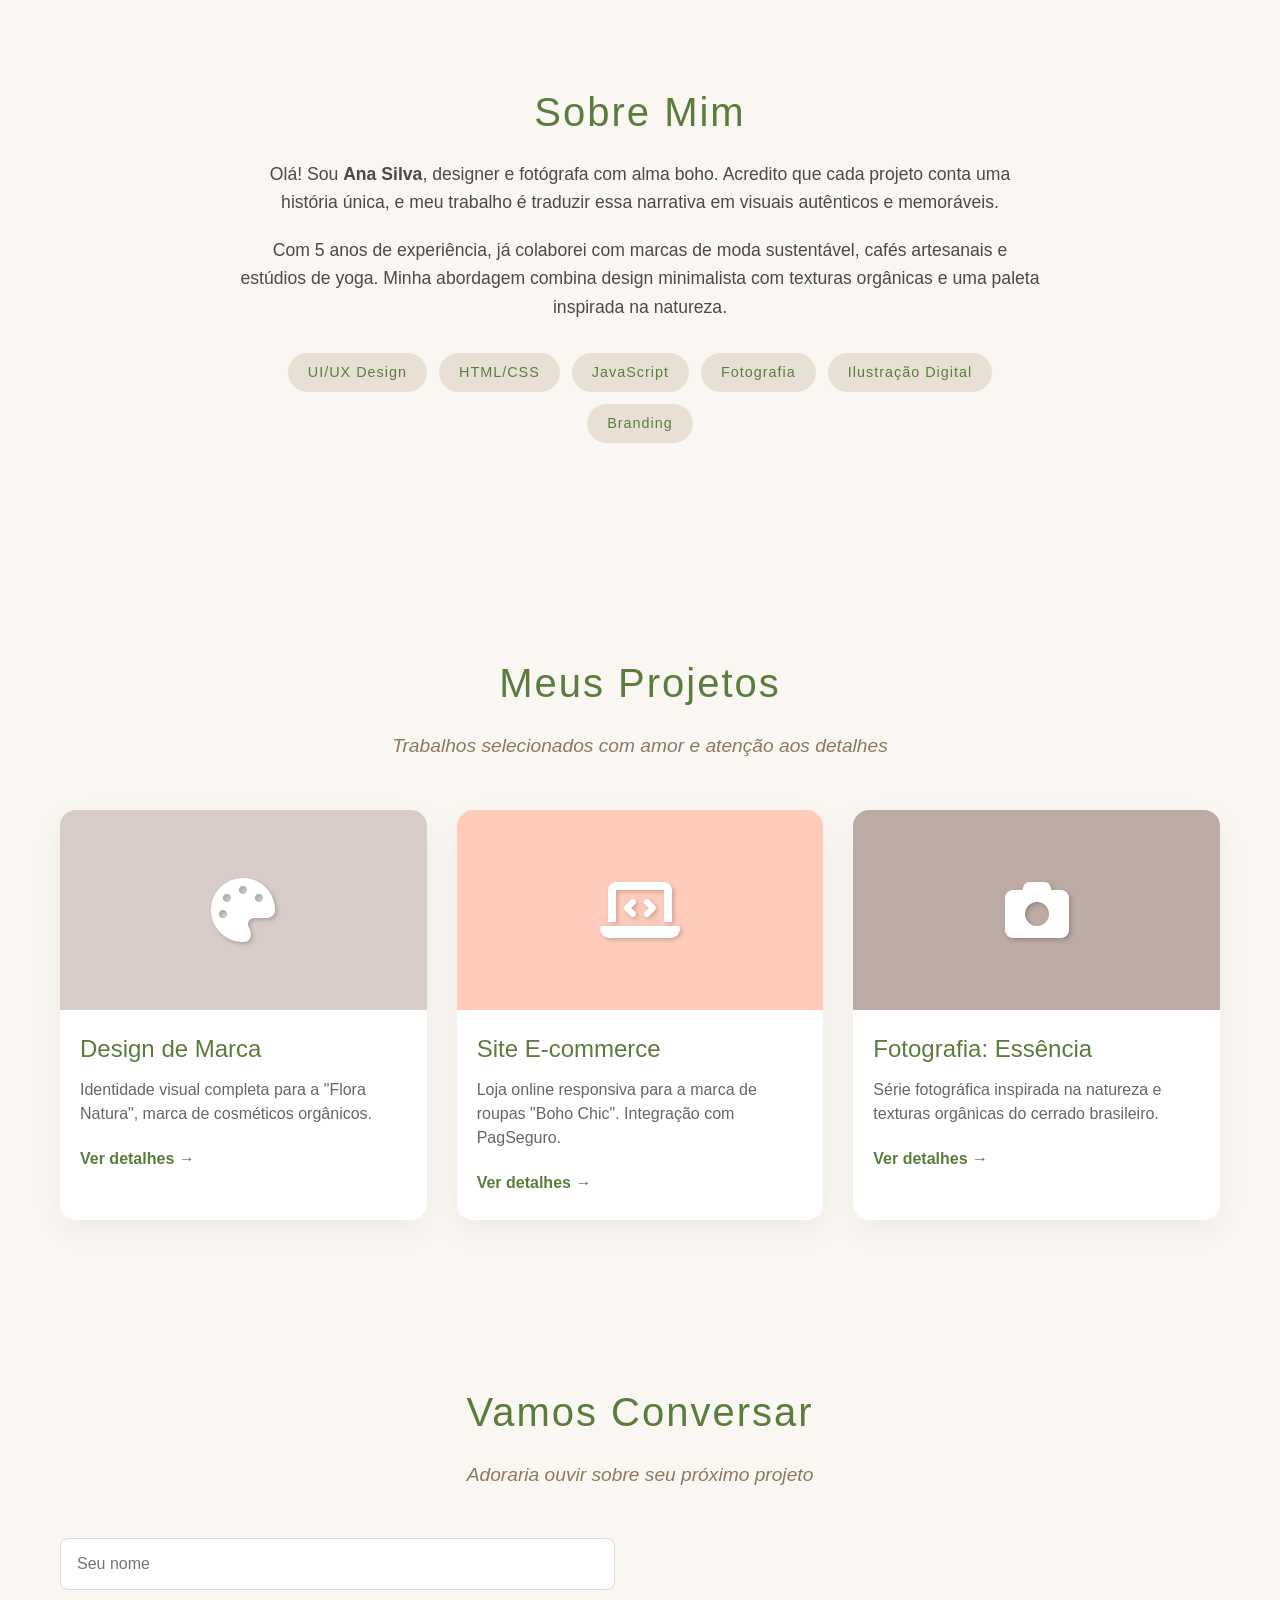
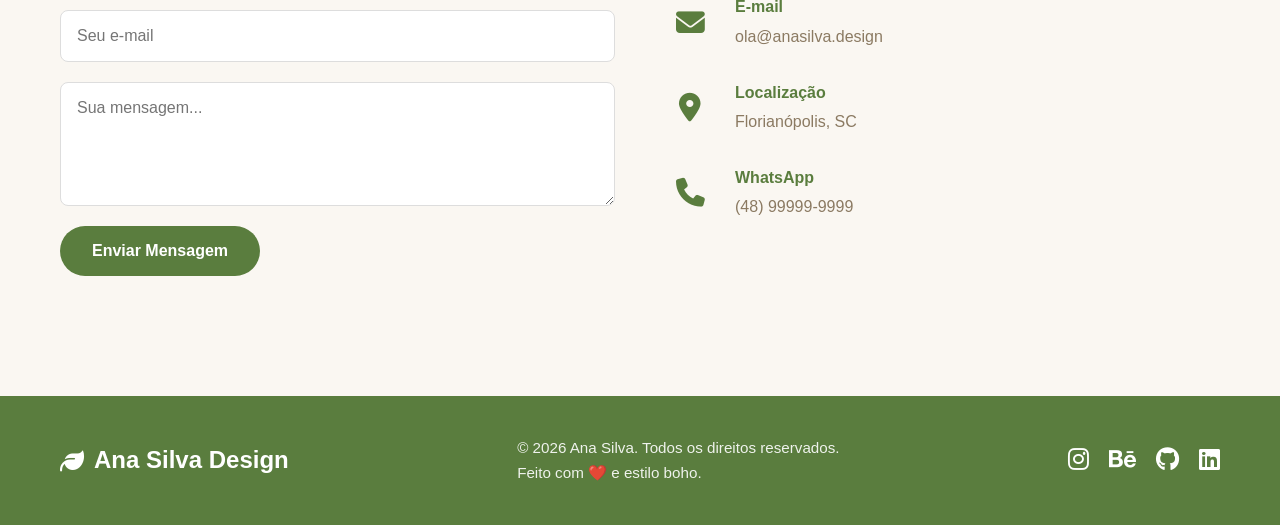
==== commit 15ead538: "Rename index2.0.html to index.html" ====
--- a/index.html
+++ b/index.html
@@ -1,157 +1,636 @@
 <!DOCTYPE html>
+<!-- 
+    DOCTYPE: Declaração que informa ao navegador que este é um documento HTML5.
+    Sempre coloque no início de qualquer página HTML.
+-->
 <html lang="pt-br">
+<!-- 
+    <html>: Elemento raiz do documento.
+    lang="pt-br": Atributo que define o idioma como português do Brasil.
+    IMPORTANTE: Ajuda na acessibilidade e SEO (otimização para mecanismos de busca).
+-->
 <head>
+    <!-- 
+        <head>: Contém informações sobre o documento que não são exibidas diretamente.
+        Metadados, título, links para CSS, etc.
+    -->
     <meta charset="UTF-8">
+    <!-- 
+        meta charset: Define a codificação de caracteres como UTF-8.
+        Permite acentos, emojis e caracteres especiais.
+    -->
     <meta name="viewport" content="width=device-width, initial-scale=1.0">
-    <title>Meu Portfólio | Metodologia BIM</title>
-    <link rel="stylesheet" href="style.css">
+    <!-- 
+        viewport: Torna o site responsivo para dispositivos móveis.
+        width=device-width: largura igual à do dispositivo.
+        initial-scale=1.0: zoom inicial padrão.
+    -->
+    <title>Portfólio Boho | Design e Fotografia</title>
+    <!-- 
+        <title>: Título que aparece na aba do navegador.
+        ESTRATÉGIA: Inclua palavras-chave para SEO.
+    -->
+    
+    <!-- Font Awesome 6 (Biblioteca de ícones) -->
     <link rel="stylesheet" href="https://cdnjs.cloudflare.com/ajax/libs/font-awesome/6.4.0/css/all.min.css">
-    <link href="https://fonts.googleapis.com/css2?family=Playfair+Display:wght@400;700&family=Quicksand:wght@300;400;500&display=swap" rel="stylesheet">
+    <!-- 
+        Font Awesome: Biblioteca gratuita de ícones vetoriais.
+        ESTRATÉGIA: Use ícones para melhorar a comunicação visual.
+    -->
+    
+    <!-- CSS Personalizado -->
+    <style>
+        /* 
+            CSS: Linguagem para estilizar elementos HTML.
+            Vamos criar um tema boho com cores terrosas, tipografia suave e espaçamento generoso.
+            ESTRATÉGIA: CSS organizado por seções facilita a manutenção.
+        */
+        
+        /* Reset básico e estilos globais */
+        * {
+            margin: 0;
+            padding: 0;
+            box-sizing: border-box;
+            /* 
+                box-sizing: border-box: Inclui padding e bordas no cálculo da largura total.
+                Evita que elementos "estourem" o container.
+            */
+        }
+        
+        body {
+            font-family: 'Segoe UI', Tahoma, Geneva, Verdana, sans-serif;
+            /* 
+                font-family: Define fontes em ordem de prioridade.
+                ESTRATÉGIA: Use fontes seguras ou importe Google Fonts para mais personalidade.
+            */
+            line-height: 1.6;
+            color: #4a4a4a;
+            background-color: #faf7f2;
+            /* 
+                Paleta boho: tons neutros e terrosos.
+                #faf7f2 = off-white quente
+            */
+        }
+        
+        .container {
+            max-width: 1200px;
+            margin: 0 auto;
+            padding: 0 20px;
+            /* 
+                .container: Classe utilitária para centralizar conteúdo.
+                max-width: largura máxima para telas grandes.
+                margin: 0 auto: centraliza horizontalmente.
+            */
+        }
+        
+        /* Seções */
+        .section {
+            padding: 80px 0;
+            /* 
+                Espaçamento vertical para cada seção.
+                ESTRATÉGIA: padding generoso cria sensação de respiro/luxo.
+            */
+        }
+        
+        .section-title {
+            font-size: 2.5rem;
+            color: #5a7d3e; /* Verde sálvia */
+            margin-bottom: 16px;
+            text-align: center;
+            font-weight: 400;
+            letter-spacing: 2px;
+            /* 
+                text-align: center: centraliza texto.
+                letter-spacing: espaçamento entre letras (sofisticação).
+            */
+        }
+        
+        .section-subtitle {
+            text-align: center;
+            font-size: 1.2rem;
+            color: #8b7a62; /* Marrom suave */
+            margin-bottom: 48px;
+            font-style: italic;
+            /* 
+                font-style: italic: dá tom mais pessoal/artístico.
+            */
+        }
+        
+        /* SOBRE */
+        .sobre-text {
+            max-width: 800px;
+            margin: 0 auto 48px;
+            font-size: 1.1rem;
+            text-align: center;
+            /* 
+                ESTRATÉGIA: centralizar e limitar largura melhora legibilidade.
+            */
+        }
+        
+        .sobre-text p {
+            margin-bottom: 20px;
+            /* 
+                <p>: Parágrafo. Espaçamento inferior para separar blocos de texto.
+            */
+        }
+        
+        .habilidades {
+            display: flex;
+            flex-wrap: wrap;
+            gap: 12px;
+            justify-content: center;
+            margin-top: 32px;
+            /* 
+                display: flex: Ativa Flexbox (layout flexível).
+                flex-wrap: wrap: Permite que itens quebrem para linha seguinte.
+                gap: Espaçamento entre itens (moderno, evita margin complicada).
+                justify-content: center: Centraliza horizontalmente.
+                
+                ESTRATÉGIA: Flexbox é essencial para layouts responsivos.
+            */
+        }
+        
+        .habilidade-tag {
+            background-color: #e8e0d5; /* Bege */
+            color: #5a7d3e;
+            padding: 8px 20px;
+            border-radius: 50px; /* Bordas arredondadas */
+            font-size: 0.9rem;
+            font-weight: 500;
+            letter-spacing: 1px;
+            transition: all 0.3s ease;
+            /* 
+                border-radius: 50px: Cria formato de pílula.
+                transition: Suaviza animações.
+                ESTRATÉGIA: Interações sutis melhoram experiência do usuário.
+            */
+        }
+        
+        .habilidade-tag:hover {
+            background-color: #5a7d3e;
+            color: white;
+            transform: translateY(-2px);
+            box-shadow: 0 4px 8px rgba(0,0,0,0.1);
+            /* 
+                :hover = quando mouse passa por cima.
+                transform: translateY(-2px): Move elemento 2px para cima.
+                box-shadow: Sombra suave para efeito de profundidade.
+                ESTRATÉGIA: Micro-interações tornam o site "vivo".
+            */
+        }
+        
+        /* PROJETOS - Grid */
+        .projetos-grid {
+            display: grid;
+            grid-template-columns: repeat(3, 1fr);
+            gap: 30px;
+            /* 
+                display: grid: Ativa CSS Grid.
+                grid-template-columns: repeat(3, 1fr): 3 colunas de largura igual.
+                gap: 30px: Espaçamento entre cards.
+                
+                ESTRATÉGIA: Grid é poderoso para layouts 2D como galerias.
+            */
+        }
+        
+        .projeto-card {
+            background: white;
+            border-radius: 16px;
+            overflow: hidden; /* Esconde conteúdo que ultrapassar bordas */
+            box-shadow: 0 10px 30px rgba(0,0,0,0.05);
+            transition: transform 0.3s, box-shadow 0.3s;
+            padding-bottom: 24px;
+            /* 
+                box-shadow: Sombra suave eleva visualmente o card.
+                overflow: hidden: Mantém bordas arredondadas mesmo com imagens.
+            */
+        }
+        
+        .projeto-card:hover {
+            transform: translateY(-8px);
+            box-shadow: 0 20px 40px rgba(0,0,0,0.1);
+            /* 
+                Elevação maior no hover para feedback visual.
+            */
+        }
+        
+        .projeto-img {
+            height: 200px;
+            display: flex;
+            align-items: center;
+            justify-content: center;
+            font-size: 4rem;
+            color: white;
+            text-shadow: 2px 2px 4px rgba(0,0,0,0.2);
+            /* 
+                Flexbox dentro do card para centralizar ícone.
+                text-shadow: Sombra em texto para contraste com fundo.
+            */
+        }
+        
+        .projeto-card h3 {
+            font-size: 1.5rem;
+            margin: 20px 20px 10px;
+            color: #5a7d3e;
+            font-weight: 500;
+        }
+        
+        .projeto-card p {
+            margin: 0 20px 20px;
+            color: #666;
+            line-height: 1.5;
+        }
+        
+        .projeto-link {
+            display: inline-block;
+            margin-left: 20px;
+            color: #5a7d3e;
+            text-decoration: none;
+            font-weight: 600;
+            transition: color 0.3s;
+            /* 
+                text-decoration: none: Remove underline padrão do link.
+            */
+        }
+        
+        .projeto-link:hover {
+            color: #3d5a2c;
+            text-decoration: underline;
+            /* 
+                Adiciona underline no hover para indicar interatividade.
+            */
+        }
+        
+        /* CONTATO */
+        .contato-content {
+            display: grid;
+            grid-template-columns: 1fr 1fr;
+            gap: 50px;
+            /* 
+                Layout de 2 colunas: formulário e informações de contato.
+            */
+        }
+        
+        .contato-form {
+            display: flex;
+            flex-direction: column;
+            gap: 20px;
+            /* 
+                flex-direction: column: Alinha itens verticalmente.
+            */
+        }
+        
+        .contato-form input,
+        .contato-form textarea {
+            padding: 16px;
+            border: 1px solid #ddd;
+            border-radius: 8px;
+            font-family: inherit;
+            font-size: 1rem;
+            transition: border-color 0.3s, box-shadow 0.3s;
+            /* 
+                font-family: inherit: Herda fonte do body (consistência).
+            */
+        }
+        
+        .contato-form input:focus,
+        .contato-form textarea:focus {
+            outline: none;
+            border-color: #5a7d3e;
+            box-shadow: 0 0 0 3px rgba(90, 125, 62, 0.1);
+            /* 
+                :focus = quando elemento está selecionado.
+                outline: none: Remove outline padrão (substituído por box-shadow).
+                ESTRATÉGIA: Indicadores visuais claros de foco melhoram acessibilidade.
+            */
+        }
+        
+        .btn {
+            background-color: #5a7d3e;
+            color: white;
+            border: none;
+            padding: 16px 32px;
+            font-size: 1rem;
+            font-weight: 600;
+            border-radius: 50px;
+            cursor: pointer;
+            transition: background-color 0.3s, transform 0.3s;
+            align-self: flex-start;
+            /* 
+                align-self: flex-start: Evita que botão estique em container flex.
+                cursor: pointer: Mãozinha ao passar mouse.
+            */
+        }
+        
+        .btn:hover {
+            background-color: #3d5a2c;
+            transform: scale(1.02);
+            /* 
+                transform: scale: Aumenta levemente tamanho no hover.
+            */
+        }
+        
+        .contato-info {
+            display: flex;
+            flex-direction: column;
+            gap: 30px;
+            justify-content: center;
+        }
+        
+        .info-item {
+            display: flex;
+            align-items: center;
+            gap: 20px;
+        }
+        
+        .info-item i {
+            font-size: 1.8rem;
+            color: #5a7d3e;
+            width: 50px;
+            text-align: center;
+            /* 
+                width e text-align: centraliza ícone independente do tamanho.
+            */
+        }
+        
+        .info-item h4 {
+            color: #5a7d3e;
+            margin-bottom: 4px;
+            font-weight: 600;
+        }
+        
+        .info-item p {
+            color: #8b7a62;
+        }
+        
+        /* FOOTER */
+        .footer {
+            background-color: #5a7d3e;
+            color: white;
+            padding: 40px 0;
+            margin-top: 40px;
+        }
+        
+        .footer-content {
+            display: flex;
+            flex-wrap: wrap;
+            align-items: center;
+            justify-content: space-between;
+            gap: 20px;
+            /* 
+                space-between: Espaço máximo entre elementos.
+            */
+        }
+        
+        .logo {
+            display: flex;
+            align-items: center;
+            gap: 10px;
+            font-size: 1.5rem;
+            font-weight: 600;
+        }
+        
+        .footer-text {
+            font-size: 0.95rem;
+            opacity: 0.9;
+        }
+        
+        .social-links {
+            display: flex;
+            gap: 20px;
+        }
+        
+        .social-links a {
+            color: white;
+            font-size: 1.5rem;
+            transition: transform 0.3s, opacity 0.3s;
+        }
+        
+        .social-links a:hover {
+            transform: translateY(-3px);
+            opacity: 0.8;
+        }
+        
+        /* MEDIA QUERIES - Responsividade */
+        @media (max-width: 768px) {
+            /* 
+                Media query: Aplica CSS apenas quando tela ≤ 768px.
+                ESTRATÉGIA: Essencial para mobile-first.
+            */
+            
+            .section {
+                padding: 60px 0;
+            }
+            
+            .section-title {
+                font-size: 2rem;
+            }
+            
+            .projetos-grid {
+                grid-template-columns: 1fr; /* 1 coluna em mobile */
+            }
+            
+            .contato-content {
+                grid-template-columns: 1fr; /* Empilha formulário e info */
+            }
+            
+            .footer-content {
+                flex-direction: column;
+                text-align: center;
+            }
+            
+            .habilidades {
+                gap: 8px;
+            }
+            
+            .habilidade-tag {
+                padding: 6px 16px;
+                font-size: 0.85rem;
+            }
+        }
+        
+        @media (max-width: 480px) {
+            /* Telas muito pequenas (celulares em portrait) */
+            .section-title {
+                font-size: 1.8rem;
+            }
+            
+            .info-item {
+                flex-direction: column;
+                text-align: center;
+            }
+            
+            .btn {
+                align-self: stretch; /* Botão ocupa toda largura */
+                text-align: center;
+            }
+        }
+    </style>
 </head>
 <body>
-    <!-- Cabeçalho / Navegação -->
-    <header class="header">
-        <nav class="navbar">
-            <div class="logo">
-                <i class="fas fa-leaf"></i>
-                <span>MeuPortfólio</span>
-            </div>
-            <ul class="nav-links">
-                <li><a href="#home">Início</a></li>
-                <li><a href="#sobre">Sobre</a></li>
-                <li><a href="#projetos">Projetos</a></li>
-                <li><a href="#contato">Contato</a></li>
-            </ul>
-            <button class="menu-toggle">
-                <i class="fas fa-bars"></i>
-            </button>
-        </nav>
-    </header>
 
-    <!-- Seção Hero / Início -->
-    <section id="home" class="hero">
-        <div class="hero-content">
-            <h1 class="hero-title">Olá, eu sou <span class="highlight">Luis de Araújo</span></h1>
-            <p class="hero-subtitle">Arquiteto e Urbanista, Designer & Desenvolvedor de Produtos</p>
-            <p class="hero-text">Crio experiências reais com base no seu conceito, levando em consideração entre estilo, segurança e sustentabilidade aliada com funcionalidade e conforto.</p>
-            <a href="#projetos" class="btn">Ver Meus Projetos</a>
-        </div>
-        <div class="hero-decoration">
-            <div class="circle"></div>
-            <div class="circle"></div>
-            <div class="circle"></div>
-        </div>
-    </section>
-
-    <!-- Seção Sobre -->
-    <section id="sobre" class="section sobre">
+    <!-- 
+        SEÇÃO SOBRE 
+        ESTRATÉGIA: Use lorem ipsum apenas como placeholder. 
+        Substitua por conteúdo real sobre você: sua história, seu processo criativo.
+    -->
+    <section id="sobre" class="section">
         <div class="container">
             <h2 class="section-title">Sobre Mim</h2>
-            <div class="sobre-content">
-                <div class="sobre-img">
-                    <!-- Substitua por sua foto -->
-                    <div class="img-placeholder">
-                        <i class="fas fa-user-circle"></i>
-                    </div>
-                </div>
-                <div class="sobre-text">
-                    <p>Possuo conhecimento em Revit (avançado), Archicad
-(intermediário), SketchUp (intermediário), Lumion (intermediário),
-AutoCAD, Rhino, V-Ray e Civil 3D, permitindo uma abordagem
-integrada para projetos arquitetônicos e de infraestrutura.</p>
-                    <p>Atualmente, atuo como Field Service em uma multinacional,
-trabalhando com suporte de tecnologia em Software, Hardware,
-Azure AD, AZ-104, AZ-900, ampliando minha visão sobre tecnologia
-aplicada à construção digital.
-Busco oportunidades para aplicar minha expertise na gestão
-e inovação de projetos BIM, contribuindo para a eficiência e
-sustentabilidade do setor</p>
-                    <div class="habilidades">
-                        <span class="habilidade-tag">Projeto de Arquitetura</span>
-                        <span class="habilidade-tag">Pericias Judiciais</span>
-                        <span class="habilidade-tag">Acessibilidade</span>
-                        <span class="habilidade-tag">Arquitetura Modular</span>
-
-                    </div>
+            <div class="sobre-text">
+                <p>
+                    Olá! Sou <strong>Ana Silva</strong>, designer e fotógrafa com alma boho. 
+                    Acredito que cada projeto conta uma história única, e meu trabalho é 
+                    traduzir essa narrativa em visuais autênticos e memoráveis.
+                    <!-- 
+                        <strong>: Ênfase forte (negrito). Indica importância semântica.
+                    -->
+                </p>
+                <p>
+                    Com 5 anos de experiência, já colaborei com marcas de moda sustentável, 
+                    cafés artesanais e estúdios de yoga. Minha abordagem combina design 
+                    minimalista com texturas orgânicas e uma paleta inspirada na natureza.
+                </p>
+                
+                <!-- 
+                    HABILIDADES
+                    Use <span> para tags/palavras individuais.
+                    ESTRATÉGIA: Destaque suas principais competências técnicas e artísticas.
+                -->
+                <div class="habilidades">
+                    <span class="habilidade-tag">UI/UX Design</span>
+                    <span class="habilidade-tag">HTML/CSS</span>
+                    <span class="habilidade-tag">JavaScript</span>
+                    <span class="habilidade-tag">Fotografia</span>
+                    <span class="habilidade-tag">Ilustração Digital</span>
+                    <span class="habilidade-tag">Branding</span>
                 </div>
             </div>
         </div>
     </section>
 
-    <!-- Seção Projetos -->
+    <!-- 
+        SEÇÃO PROJETOS
+        ESTRATÉGIA: Portfólio é seu "mostruário". 
+        - Inclua apenas seus melhores trabalhos (qualidade > quantidade)
+        - Cada projeto deve ter: título, descrição curta, imagem/ícone e link
+        - Substitua href="#" pelo link real do projeto (Behance, site, etc)
+    -->
     <section id="projetos" class="section projetos">
         <div class="container">
             <h2 class="section-title">Meus Projetos</h2>
             <p class="section-subtitle">Trabalhos selecionados com amor e atenção aos detalhes</p>
             
             <div class="projetos-grid">
-                <!-- Projeto 1 -->
+                <!-- 
+                    PROJETO 1 
+                    style="background-color: ...": CSS inline (específico para este elemento)
+                    ESTRATÉGIA: Use cores harmônicas com sua identidade visual
+                -->
                 <div class="projeto-card">
                     <div class="projeto-img" style="background-color: #d7ccc8;">
                         <i class="fas fa-palette"></i>
                     </div>
                     <h3>Design de Marca</h3>
-                    <p>Identidade visual completa para uma marca de produtos naturais.</p>
+                    <p>Identidade visual completa para a "Flora Natura", marca de cosméticos orgânicos.</p>
                     <a href="#" class="projeto-link">Ver detalhes →</a>
                 </div>
                 
-                <!-- Projeto 2 -->
+                <!-- PROJETO 2 -->
                 <div class="projeto-card">
                     <div class="projeto-img" style="background-color: #ffccbc;">
                         <i class="fas fa-laptop-code"></i>
                     </div>
                     <h3>Site E-commerce</h3>
-                    <p>Loja online responsiva com integração de pagamentos.</p>
+                    <p>Loja online responsiva para a marca de roupas "Boho Chic". Integração com PagSeguro.</p>
                     <a href="#" class="projeto-link">Ver detalhes →</a>
                 </div>
                 
-                <!-- Projeto 3 -->
+                <!-- PROJETO 3 -->
                 <div class="projeto-card">
-                    <div class="projeto-img" style="background-color: #5a7d3e;">
+                    <div class="projeto-img" style="background-color: #bcaaa4;">
                         <i class="fas fa-camera"></i>
                     </div>
-                    <h3>Fotografia Boho</h3>
-                    <p>Série fotográfica inspirada na natureza e texturas orgânicas.</p>
+                    <h3>Fotografia: Essência</h3>
+                    <p>Série fotográfica inspirada na natureza e texturas orgânicas do cerrado brasileiro.</p>
                     <a href="#" class="projeto-link">Ver detalhes →</a>
                 </div>
+                
+                <!-- 
+                    DICA: Adicione mais projetos seguindo o mesmo padrão.
+                    Mínimo de 3 projetos, máximo de 6 para não poluir.
+                -->
             </div>
         </div>
     </section>
 
-    <!-- Seção Contato -->
+    <!-- 
+        SEÇÃO CONTATO
+        ESTRATÉGIA: Facilite ao máximo o contato.
+        - Formulário funcional (integre com FormSubmit, Netlify, ou backend)
+        - Informações reais de contato
+        - Call-to-action clara ("Vamos Conversar")
+    -->
     <section id="contato" class="section contato">
         <div class="container">
             <h2 class="section-title">Vamos Conversar</h2>
             <p class="section-subtitle">Adoraria ouvir sobre seu próximo projeto</p>
             
             <div class="contato-content">
-                <form class="contato-form">
+                <!-- 
+                    FORMULÁRIO
+                    method="POST": Envia dados de forma segura (não aparece na URL)
+                    action: URL que processará os dados (substitua)
+                    
+                    DICA GRATUITA: Use https://formsubmit.co/ para receber e-mails sem backend!
+                    Ex: action="https://formsubmit.co/seuemail@exemplo.com"
+                -->
+                <form class="contato-form" method="POST" action="#">
                     <input type="text" placeholder="Seu nome" required>
+                    <!-- 
+                        required: Campo obrigatório. Navegador impede envio vazio.
+                    -->
                     <input type="email" placeholder="Seu e-mail" required>
+                    <!-- 
+                        type="email": Valida formato de e-mail automaticamente.
+                    -->
                     <textarea placeholder="Sua mensagem..." rows="5" required></textarea>
+                    <!-- 
+                        rows: Altura inicial do textarea.
+                    -->
                     <button type="submit" class="btn">Enviar Mensagem</button>
+                    <!-- 
+                        type="submit": Envia formulário quando clicado.
+                    -->
                 </form>
                 
                 <div class="contato-info">
+                    <!-- 
+                        Informações de contato alternativas.
+                        ESTRATÉGIA: Ofereça múltiplos canais de comunicação.
+                    -->
                     <div class="info-item">
                         <i class="fas fa-envelope"></i>
                         <div>
                             <h4>E-mail</h4>
-                            <p>marstd.arq@gmail.com</p>
+                            <p>ola@anasilva.design</p>
+                            <!-- Substitua pelo seu e-mail real -->
                         </div>
                     </div>
                     <div class="info-item">
                         <i class="fas fa-map-marker-alt"></i>
                         <div>
                             <h4>Localização</h4>
-                            <p>Fortaleza, Ceará</p>
+                            <p>Florianópolis, SC</p>
+                            <!-- Cidade onde atende/está baseado -->
                         </div>
                     </div>
                     <div class="info-item">
                         <i class="fas fa-phone"></i>
                         <div>
-                            <h4>Telefone</h4>
-                            <p>(11) 99999-9999</p>
+                            <h4>WhatsApp</h4>
+                            <p>(48) 99999-9999</p>
+                            <!-- Número profissional -->
                         </div>
                     </div>
                 </div>
@@ -159,25 +638,75 @@
         </div>
     </section>
 
-    <!-- Rodapé -->
+    <!-- 
+        RODAPÉ (FOOTER)
+        ESTRATÉGIA: 
+        - Mantenha simples, mas inclua navegação e redes sociais
+        - Copyright atualizado (use JavaScript para ano atual automático)
+        - Reforce sua marca com logo/assinatura
+    -->
     <footer class="footer">
         <div class="container">
             <div class="footer-content">
                 <div class="logo">
                     <i class="fas fa-leaf"></i>
-                    <span>MeuPortfólio</span>
+                    <span>Ana Silva Design</span>
+                    <!-- 
+                        Substitua "MeuPortfólio" pelo seu nome ou marca pessoal.
+                    -->
                 </div>
-                <p class="footer-text">© 2023 Todos os direitos reservados. Feito com ❤️ e estilo boho.</p>
+                <p class="footer-text">
+                    © 2024 Ana Silva. Todos os direitos reservados.
+                    <br>Feito com ❤️ e estilo boho.
+                    <!-- 
+                        <br>: Quebra de linha.
+                    -->
+                </p>
                 <div class="social-links">
-                    <a href="#"><i class="fab fa-instagram"></i></a>
-                    <a href="#"><i class="fab fa-behance"></i></a>
-                    <a href="#"><i class="fab fa-github"></i></a>
-                    <a href="#"><i class="fab fa-linkedin"></i></a>
+                    <!-- 
+                        REDES SOCIAIS
+                        Substitua "#" pelos links reais.
+                        ESTRATÉGIA: Escolha 3-4 redes relevantes para sua área.
+                    -->
+                    <a href="#" target="_blank" aria-label="Instagram">
+                        <i class="fab fa-instagram"></i>
+                    </a>
+                    <!-- target="_blank": Abre link em nova aba -->
+                    <a href="#" target="_blank" aria-label="Behance">
+                        <i class="fab fa-behance"></i>
+                    </a>
+                    <a href="#" target="_blank" aria-label="GitHub">
+                        <i class="fab fa-github"></i>
+                    </a>
+                    <a href="#" target="_blank" aria-label="LinkedIn">
+                        <i class="fab fa-linkedin"></i>
+                    </a>
                 </div>
             </div>
         </div>
     </footer>
 
-    <script src="script.js"></script>
+    <!-- 
+        JavaScript
+        ESTRATÉGIA: Adicione interatividade, como:
+        - Ano automático no copyright
+        - Smooth scroll para links internos
+        - Animações de entrada
+    -->
+    <script>
+        // JavaScript pode ser inserido diretamente entre tags <script>
+        // Exemplo: Atualizar ano automaticamente no rodapé
+        document.addEventListener('DOMContentLoaded', function() {
+            // DOMContentLoaded: Executa quando HTML está pronto
+            const footerText = document.querySelector('.footer-text');
+            // querySelector: Busca primeiro elemento que corresponde ao seletor
+            const currentYear = new Date().getFullYear(); // Obtém ano atual
+            
+            if (footerText) {
+                footerText.innerHTML = footerText.innerHTML.replace('2024', currentYear);
+                // replace: Troca texto '2024' pelo ano atual
+            }
+        });
+    </script>
 </body>
 </html>
